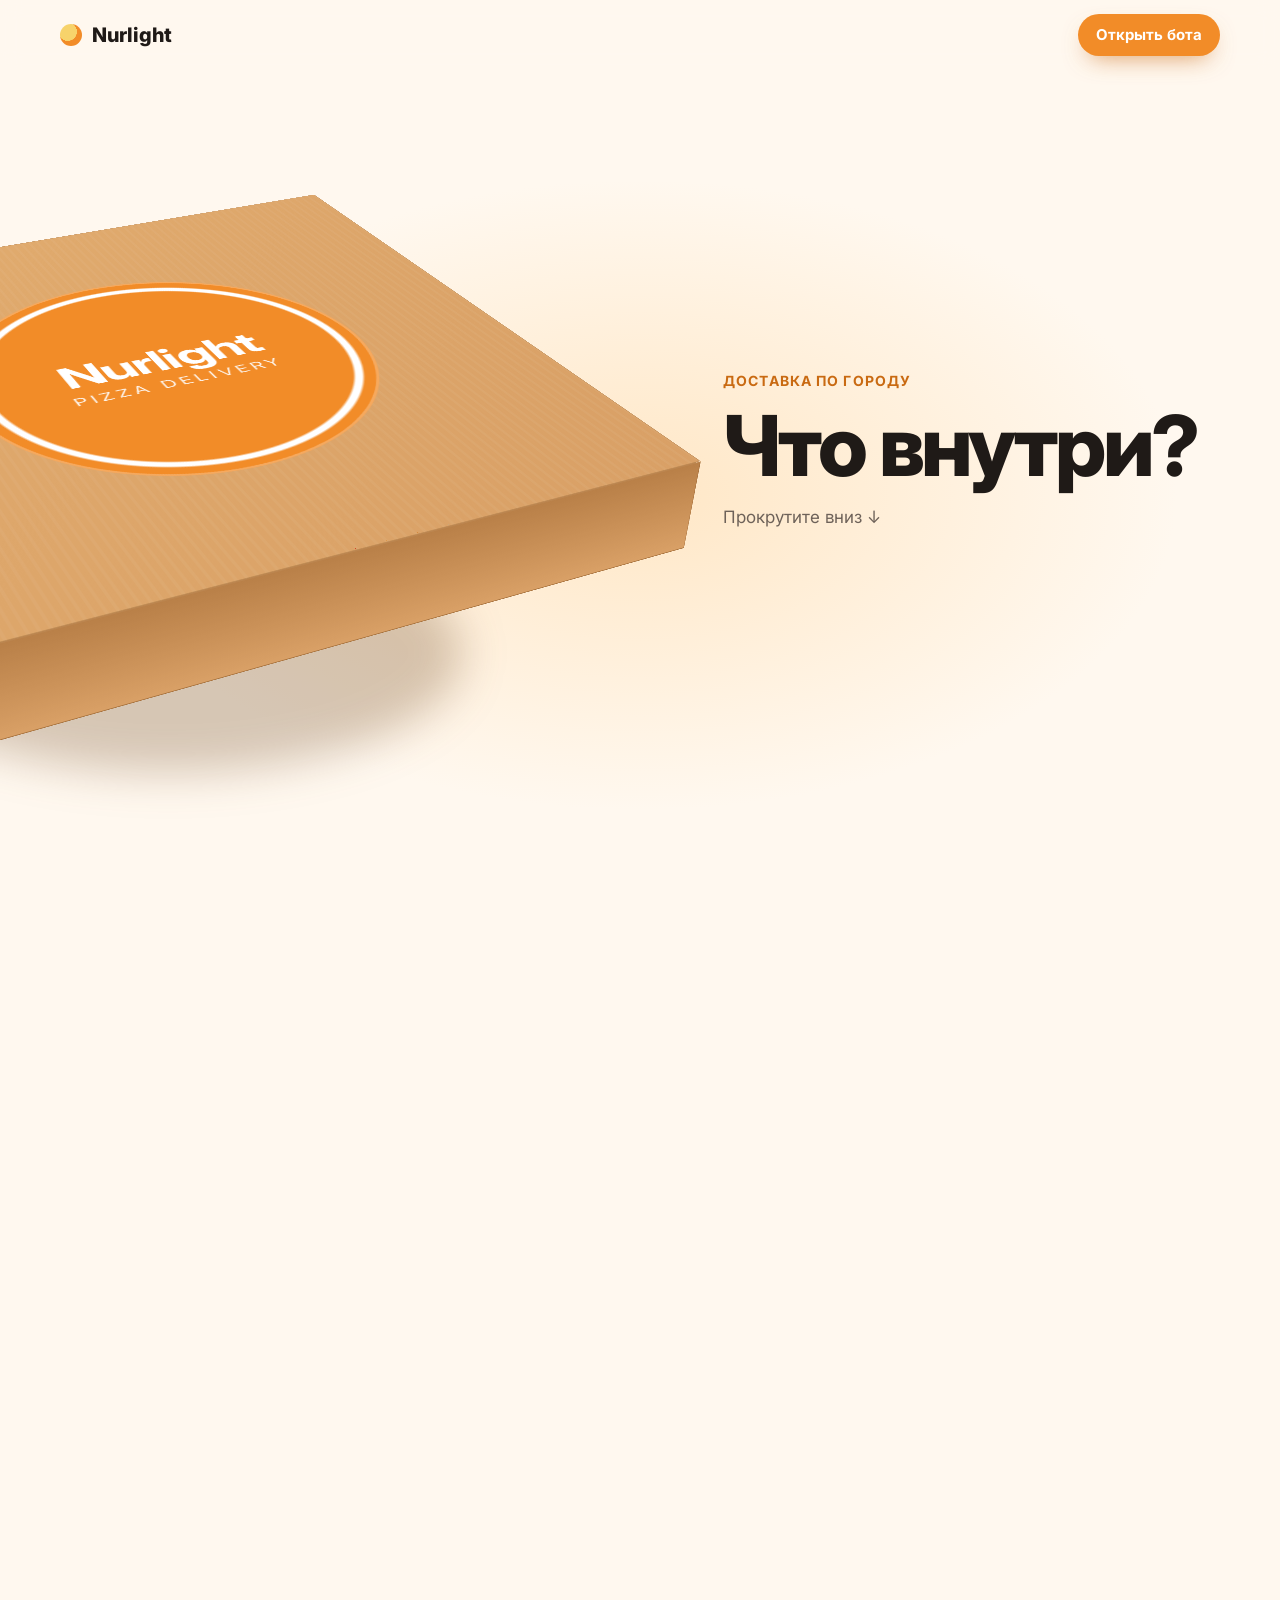
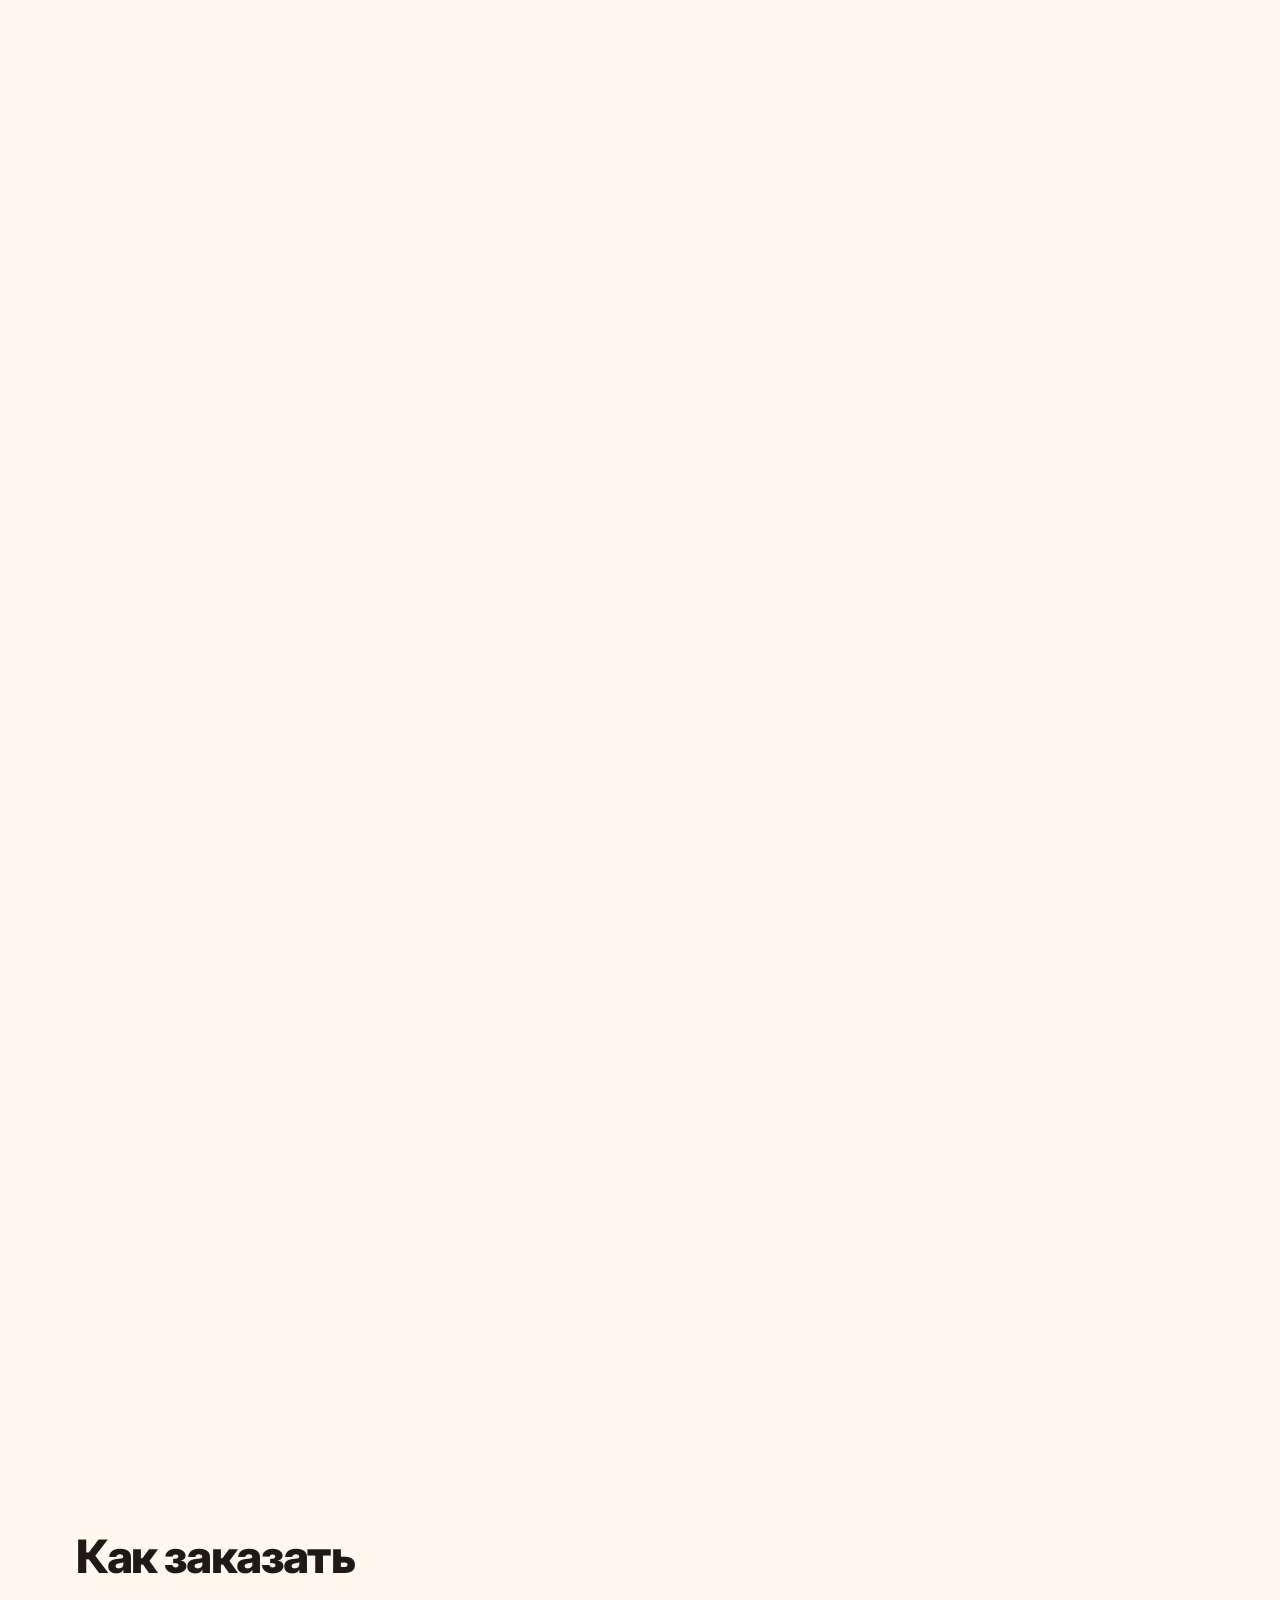
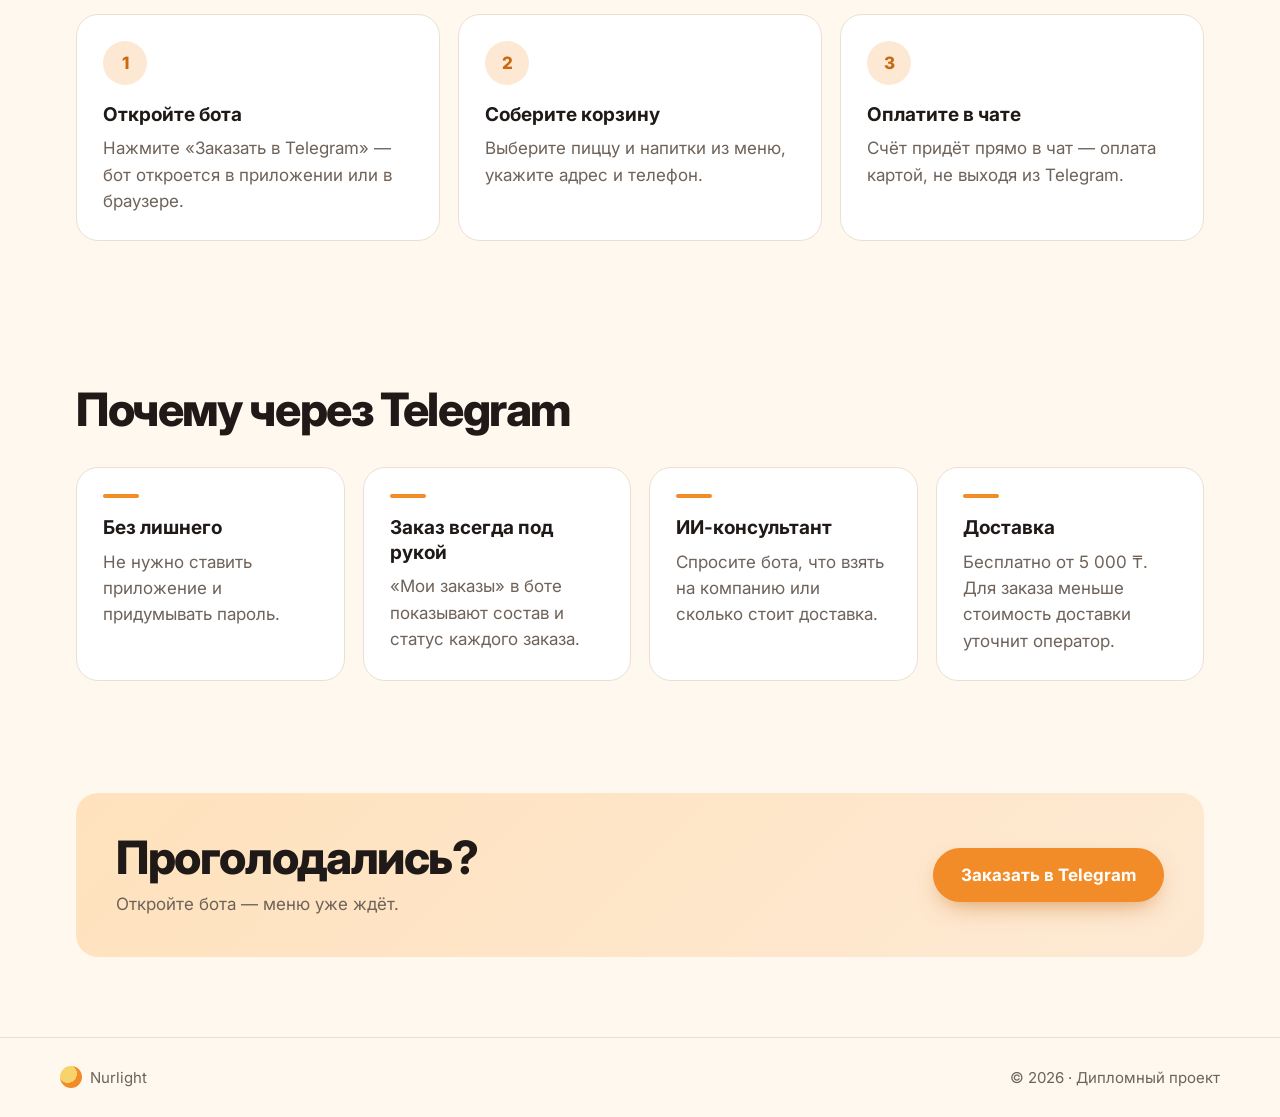
==== landing/index.html @ a879ad42 "Визитка: коробка слева с обрезкой, текст справа, без эмодзи" ====
<!doctype html>
<html lang="ru">
<head>
  <meta charset="utf-8">
  <meta name="viewport" content="width=device-width, initial-scale=1">
  <title>Nurlight — доставка пиццы через Telegram</title>
  <meta name="description" content="Пицца и напитки с доставкой по городу. Заказ, оплата и статус — в Telegram-боте Nurlight.">
  <meta name="theme-color" content="#FFF8EF">
  <link rel="icon" href="data:image/svg+xml,%3Csvg xmlns='http://www.w3.org/2000/svg' viewBox='0 0 100 100'%3E%3Ccircle cx='50' cy='50' r='46' fill='%23F28C28'/%3E%3Ccircle cx='50' cy='50' r='34' fill='%23F7D36B'/%3E%3Ccircle cx='38' cy='40' r='7' fill='%23B3311F'/%3E%3Ccircle cx='60' cy='58' r='7' fill='%23B3311F'/%3E%3C/svg%3E">
  <link rel="preconnect" href="https://fonts.googleapis.com">
  <link rel="preconnect" href="https://fonts.gstatic.com" crossorigin>
  <link href="https://fonts.googleapis.com/css2?family=Inter:wght@400;600;800&display=swap" rel="stylesheet">
  <link rel="stylesheet" href="style.css">
</head>
<body>
  <header class="top">
    <a class="logo" href="#"><span class="logo-dot"></span>Nurlight</a>
    <!-- Ссылка на бота — во всех кнопках data-bot -->
    <a class="btn btn-small" data-bot href="https://t.me/nurlight_delivery_bot">Открыть бота</a>
  </header>

  <!-- Сцена с коробкой: высокий блок, внутри «прилипшая» сцена; прокрутка открывает крышку -->
  <section class="unbox" id="unbox">
    <div class="stage">
      <div class="scene" aria-hidden="true">
        <div class="shadow"></div>
        <div class="box">
          <div class="face floor"></div>
          <div class="pizza-wrap">
            <svg class="pizza" viewBox="0 0 200 200">
              <defs>
                <radialGradient id="crust" cx="50%" cy="45%" r="55%">
                  <stop offset="78%" stop-color="#F0B566"/>
                  <stop offset="100%" stop-color="#C9792F"/>
                </radialGradient>
                <radialGradient id="cheese" cx="45%" cy="40%" r="60%">
                  <stop offset="0%" stop-color="#FFE38A"/>
                  <stop offset="100%" stop-color="#F2BE4A"/>
                </radialGradient>
              </defs>
              <circle cx="100" cy="100" r="97" fill="url(#crust)"/>
              <circle cx="100" cy="100" r="84" fill="#D3472A"/>
              <path fill="url(#cheese)" d="M100 22c20 2 30 10 44 12 14 10 20 24 30 34 4 18-2 30 2 44-6 16-14 26-24 36-16 6-26 16-44 18-18-2-30-10-44-14-12-10-24-18-30-34-4-16 2-30 0-46 6-14 14-26 26-34 14-8 24-14 40-16z"/>
              <g fill="#B3311F">
                <circle cx="70" cy="64" r="13"/><circle cx="128" cy="58" r="12"/>
                <circle cx="146" cy="108" r="13"/><circle cx="98" cy="102" r="12"/>
                <circle cx="58" cy="118" r="12"/><circle cx="112" cy="148" r="13"/>
                <circle cx="72" cy="158" r="9"/>
              </g>
              <g fill="#8E2314" opacity=".55">
                <circle cx="66" cy="60" r="2"/><circle cx="74" cy="68" r="1.6"/><circle cx="124" cy="55" r="2"/>
                <circle cx="150" cy="104" r="1.8"/><circle cx="94" cy="99" r="2"/><circle cx="55" cy="122" r="1.8"/>
                <circle cx="116" cy="144" r="2"/>
              </g>
              <g fill="#3E8E3A">
                <path d="M92 70c6-8 16-8 20-2-6 8-16 8-20 2z"/>
                <path d="M126 128c8-2 14 4 12 12-8 2-14-4-12-12z"/>
                <path d="M46 88c8-4 16 0 16 8-8 4-16 0-16-8z"/>
              </g>
              <g fill="#2B2420">
                <circle cx="150" cy="78" r="5"/><circle cx="84" cy="134" r="5"/><circle cx="118" cy="86" r="4.5"/>
              </g>
              <g stroke="#E9A757" stroke-width="2" opacity=".55">
                <line x1="100" y1="4" x2="100" y2="196"/><line x1="4" y1="100" x2="196" y2="100"/>
                <line x1="32" y1="32" x2="168" y2="168"/><line x1="168" y1="32" x2="32" y2="168"/>
              </g>
            </svg>
            <div class="steam"><span></span><span></span><span></span></div>
          </div>
          <div class="face wall front"></div>
          <div class="face wall back"></div>
          <div class="face wall left"></div>
          <div class="face wall right"></div>
          <div class="lid">
            <div class="face lid-top">
              <div class="stamp">
                <strong>Nurlight</strong>
                <small>pizza delivery</small>
              </div>
            </div>
            <div class="face lid-inside"></div>
            <div class="face lid-lip"></div>
          </div>
        </div>
      </div>

      <!-- Текст справа: сначала вопрос, после открытия коробки — ответ и кнопка -->
      <div class="copy">
        <div class="intro" data-fade="out">
          <p class="eyebrow">Доставка по городу</p>
          <h1>Что внутри?</h1>
          <p class="hint">Прокрутите вниз <span class="arrow">↓</span></p>
        </div>
        <div class="reveal" data-fade="in">
          <h2>Горячая пицца — в один чат</h2>
          <p>Меню, корзина, оплата картой и статус заказа — всё в Telegram-боте Nurlight. Без регистрации и приложений.</p>
          <a class="btn" data-bot href="https://t.me/nurlight_delivery_bot">Заказать в Telegram</a>
        </div>
      </div>
    </div>
  </section>

  <main>
    <section class="section" id="how">
      <h2 class="section-title">Как заказать</h2>
      <ol class="steps">
        <li class="card"><span class="num">1</span><h3>Откройте бота</h3><p>Нажмите «Заказать в Telegram» — бот откроется в приложении или в браузере.</p></li>
        <li class="card"><span class="num">2</span><h3>Соберите корзину</h3><p>Выберите пиццу и напитки из меню, укажите адрес и телефон.</p></li>
        <li class="card"><span class="num">3</span><h3>Оплатите в чате</h3><p>Счёт придёт прямо в чат — оплата картой, не выходя из Telegram.</p></li>
      </ol>
    </section>

    <section class="section">
      <h2 class="section-title">Почему через Telegram</h2>
      <div class="features">
        <div class="card feature"><h3>Без лишнего</h3><p>Не нужно ставить приложение и придумывать пароль.</p></div>
        <div class="card feature"><h3>Заказ всегда под рукой</h3><p>«Мои заказы» в боте показывают состав и статус каждого заказа.</p></div>
        <div class="card feature"><h3>ИИ-консультант</h3><p>Спросите бота, что взять на компанию или сколько стоит доставка.</p></div>
        <div class="card feature"><h3>Доставка</h3><p>Бесплатно от 5 000 ₸. Для заказа меньше стоимость доставки уточнит оператор.</p></div>
      </div>
    </section>

    <section class="section cta card">
      <div>
        <h2>Проголодались?</h2>
        <p>Откройте бота — меню уже ждёт.</p>
      </div>
      <a class="btn" data-bot href="https://t.me/nurlight_delivery_bot">Заказать в Telegram</a>
    </section>
  </main>

  <footer class="foot">
    <span><span class="logo-dot"></span>Nurlight</span>
    <span>© 2026 · Дипломный проект</span>
  </footer>

  <script src="app.js"></script>
</body>
</html>
---- landing/style.css ----
/* Визитка Nurlight. Цвета — те же, что в макете сайта в Figma */
:root {
  --bg: #FFF8EF;
  --surface: #FFFFFF;
  --primary: #F28C28;
  --primary-dark: #C96A12;
  --primary-soft: #FDE9D3;
  --text: #1F1A17;
  --muted: #6E6259;
  --border: #EADFD2;
  --radius: 22px;

  /* Коробка: сторона и высота стенок */
  --s: clamp(260px, 84vmin, 700px);
  --h: calc(var(--s) * 0.13);
  --cardboard: #D9A066;
  --cardboard-dark: #B98048;
  --cardboard-inner: #EDCB98;

  /* Значения анимации — выставляет app.js по прокрутке */
  --lid: 0deg;
  --tilt: 60deg;
  --turn: -24deg;
  --rise: 0px;
  --spin: 0deg;
  --steam: 0;
}

* { box-sizing: border-box; }
html { -webkit-text-size-adjust: 100%; scroll-behavior: smooth; }
body {
  margin: 0;
  background: var(--bg);
  color: var(--text);
  font: 17px/1.55 "Inter", system-ui, -apple-system, "Segoe UI", sans-serif;
  overflow-x: hidden;
}
h1, h2, h3, p, ol { margin: 0; }
h1 { font-size: clamp(42px, 8vw, 84px); line-height: 1; letter-spacing: -0.04em; font-weight: 800; }
h2 { font-size: clamp(28px, 4.4vw, 46px); line-height: 1.08; letter-spacing: -0.03em; font-weight: 800; }
h3 { font-size: 19px; line-height: 1.3; font-weight: 700; }
a { color: inherit; }

.btn {
  display: inline-flex; align-items: center; justify-content: center; gap: 8px;
  min-height: 54px; padding: 0 28px; border-radius: 999px;
  background: var(--primary); color: #fff; font-weight: 700; text-decoration: none;
  box-shadow: 0 10px 24px -10px rgba(201, 106, 18, .7);
  transition: transform .2s, background .2s;
}
.btn:hover { background: var(--primary-dark); transform: translateY(-2px); }
.btn-small { min-height: 42px; padding: 0 18px; font-size: 15px; }

/* ---------- Шапка ---------- */
.top {
  position: fixed; inset: 0 0 auto; z-index: 10;
  display: flex; align-items: center; justify-content: space-between;
  padding: 14px max(16px, calc((100vw - 1160px) / 2));
  background: color-mix(in srgb, var(--bg) 82%, transparent);
  backdrop-filter: blur(10px);
}
.logo { display: inline-flex; align-items: center; gap: 10px; font-weight: 800; font-size: 20px; text-decoration: none; }
.logo-dot {
  display: inline-block; width: 22px; height: 22px; border-radius: 50%;
  background: radial-gradient(circle at 35% 35%, #F7D36B 0 45%, var(--primary) 46%);
  vertical-align: -5px; margin-right: 8px;
}
.logo .logo-dot { margin: 0; }

/* ---------- Сцена с коробкой ---------- */
.unbox { height: 340vh; position: relative; }
.stage {
  position: sticky; top: 0; height: 100vh; height: 100svh;
  display: grid; grid-template-columns: 1.15fr 1fr; align-items: center;
  overflow: hidden;
  background:
    radial-gradient(60% 50% at 50% 55%, #FFE7C6 0%, transparent 70%),
    var(--bg);
}
/* Коробка в левой колонке, сдвинута за левый край — обрезка задумана */
.scene { justify-self: start; margin-left: calc(var(--s) * -0.26); }
/* Текст в правой колонке: вопрос и ответ лежат в одной ячейке и сменяют друг друга */
.copy {
  display: grid; align-items: center;
  padding: 0 max(16px, calc((100vw - 1160px) / 2)) 0 3vw;
  max-width: 620px;
}
.intro, .reveal { grid-area: 1 / 1; }
.eyebrow { color: var(--primary-dark); font-weight: 700; letter-spacing: .08em; text-transform: uppercase; font-size: 14px; margin-bottom: 12px; }
.hint { margin-top: 16px; color: var(--muted); }
.arrow { display: inline-block; animation: bob 1.4s ease-in-out infinite; }
@keyframes bob { 50% { transform: translateY(5px); } }

.reveal p { color: var(--muted); margin: 16px 0 28px; max-width: 480px; font-size: 18px; }

.scene {
  width: var(--s); height: var(--s);
  perspective: 1600px;
}
.shadow {
  position: absolute; left: 8%; right: 8%; top: 62%; height: 34%;
  border-radius: 50%; background: rgba(110, 70, 30, .28); filter: blur(22px);
}
.box {
  position: relative; width: 100%; height: 100%;
  transform-style: preserve-3d;
  transform: rotateX(var(--tilt)) rotateZ(var(--turn));
}
.face { position: absolute; }
.floor {
  width: var(--s); height: var(--s); left: 0; top: 0;
  background:
    radial-gradient(circle at 50% 50%, rgba(160, 100, 40, .16) 0 40%, transparent 41% 100%),
    var(--cardboard-inner);
}
.wall {
  background: linear-gradient(var(--cardboard), var(--cardboard-dark));
  border: 1px solid rgba(120, 75, 30, .25);
}
.front, .back { width: var(--s); height: var(--h); left: 0; top: calc((var(--s) - var(--h)) / 2); }
.left, .right { width: var(--h); height: var(--s); top: 0; left: calc((var(--s) - var(--h)) / 2); }
.front { transform: translate3d(0, calc(var(--s) / 2), calc(var(--h) / 2)) rotateX(90deg); }
.back  { transform: translate3d(0, calc(var(--s) / -2), calc(var(--h) / 2)) rotateX(90deg); }
.left  { transform: translate3d(calc(var(--s) / -2), 0, calc(var(--h) / 2)) rotateY(90deg); }
.right { transform: translate3d(calc(var(--s) / 2), 0, calc(var(--h) / 2)) rotateY(90deg); }

/* Пицца лежит на дне и приподнимается, когда крышка открыта */
.pizza-wrap {
  position: absolute; left: 7%; top: 7%; width: 86%; height: 86%;
  transform-style: preserve-3d;
  transform: translateZ(calc(2px + var(--rise))) rotateZ(var(--spin));
}
.pizza { width: 100%; height: 100%; filter: drop-shadow(0 6px 6px rgba(90, 40, 10, .35)); }
.steam {
  position: absolute; left: 30%; right: 30%; top: 50%; height: 60%;
  transform-origin: 50% 0;
  transform: rotateZ(calc(-1 * var(--spin) - var(--turn))) rotateX(-90deg);
  opacity: var(--steam);
  display: flex; justify-content: space-around;
}
.steam span {
  width: 14%; height: 100%; border-radius: 50%;
  background: linear-gradient(to top, rgba(255,255,255,.9), rgba(255,255,255,0));
  filter: blur(6px);
  animation: steam 2.4s ease-in-out infinite;
  transform-origin: 50% 100%;
}
.steam span:nth-child(2) { animation-delay: .8s; }
.steam span:nth-child(3) { animation-delay: 1.6s; }
@keyframes steam {
  0% { transform: translateY(20%) scaleY(.6); opacity: 0; }
  40% { opacity: .9; }
  100% { transform: translateY(-30%) scaleY(1.1) translateX(10%); opacity: 0; }
}

/* Крышка на петле у задней стенки */
.lid {
  position: absolute;
  width: calc(var(--s) + 6px); height: calc(var(--s) + 6px); left: -3px; top: -3px;
  transform-style: preserve-3d;
  transform-origin: 50% 0;
  transform: translateZ(calc(var(--h) + 1px)) rotateX(var(--lid));
}
.lid-top, .lid-inside { inset: 0; backface-visibility: hidden; border-radius: 3px; }
.lid-top {
  background:
    repeating-linear-gradient(90deg, rgba(255,255,255,.04) 0 3px, transparent 3px 9px),
    linear-gradient(135deg, #E2AD6F, var(--cardboard));
  border: 1px solid rgba(120, 75, 30, .3);
  display: grid; place-items: center;
}
.lid-inside { transform: rotateX(180deg); background: var(--cardboard-inner); }
.lid-lip {
  left: 0; top: 100%; width: 100%; height: var(--h);
  transform-origin: 50% 0; transform: rotateX(-90deg);
  background: linear-gradient(var(--cardboard-dark), var(--cardboard));
  border: 1px solid rgba(120, 75, 30, .3);
}
.stamp {
  position: relative; width: 58%; aspect-ratio: 1; border-radius: 50%;
  display: grid; place-content: center; text-align: center;
  background: radial-gradient(circle, var(--primary) 0 62%, #fff 63% 65%, var(--primary) 66%);
  color: #fff; box-shadow: inset 0 0 0 3px rgba(255,255,255,.25);
}
.stamp strong { font-size: calc(var(--s) * .085); letter-spacing: -0.03em; line-height: 1; }
.stamp small { font-size: calc(var(--s) * .03); text-transform: uppercase; letter-spacing: .2em; opacity: .9; margin-top: 4px; }

/* ---------- Секции ---------- */
main { position: relative; z-index: 1; }
.section { max-width: 1160px; margin: 0 auto; padding: 72px 16px; }
.section-title { margin-bottom: 32px; }
.card {
  background: var(--surface); border: 1px solid var(--border); border-radius: var(--radius);
  padding: 26px;
}
.card p { color: var(--muted); margin-top: 8px; }
.steps { list-style: none; padding: 0; display: grid; gap: 18px; grid-template-columns: repeat(auto-fit, minmax(240px, 1fr)); }
.num {
  display: grid; place-items: center; width: 44px; height: 44px; border-radius: 50%;
  background: var(--primary-soft); color: var(--primary-dark); font-weight: 800; margin-bottom: 18px;
}
.features { display: grid; gap: 18px; grid-template-columns: repeat(auto-fit, minmax(230px, 1fr)); }
.feature::before {
  content: ""; display: block; width: 36px; height: 4px; border-radius: 2px;
  background: var(--primary); margin-bottom: 18px;
}
.cta {
  display: flex; flex-wrap: wrap; gap: 20px; align-items: center; justify-content: space-between;
  margin: 40px auto 80px; max-width: 1128px; padding: 40px;
  background: linear-gradient(135deg, #FFE2BD, var(--primary-soft));
  border: none;
}
.cta p { color: var(--muted); }
.foot {
  display: flex; flex-wrap: wrap; gap: 10px; justify-content: space-between;
  padding: 28px max(16px, calc((100vw - 1160px) / 2));
  border-top: 1px solid var(--border); color: var(--muted); font-size: 15px;
}

/* Появление секций при прокрутке */
.will-show { opacity: 0; transform: translateY(24px); transition: opacity .6s ease, transform .6s ease; }
.will-show.shown { opacity: 1; transform: none; }

/* Узкий экран: коробка сверху (тоже обрезана слева), текст под ней */
@media (max-width: 760px) {
  :root { --s: clamp(260px, 92vw, 420px); }
  .stage { grid-template-columns: 1fr; grid-template-rows: 1fr auto; align-items: end; padding-bottom: 7vh; }
  .scene { justify-self: start; margin: 0 0 0 -22vw; align-self: center; }
  .copy { padding: 0 16px; max-width: none; }
  .reveal p { font-size: 17px; }
}
@media (max-width: 600px) {
  .cta { padding: 28px; margin: 24px 16px 56px; }
  .btn { width: 100%; }
  .btn-small { width: auto; }
}

@media (prefers-reduced-motion: reduce) {
  html { scroll-behavior: auto; }
  .arrow, .steam span { animation: none; }
  .will-show { opacity: 1; transform: none; transition: none; }
}
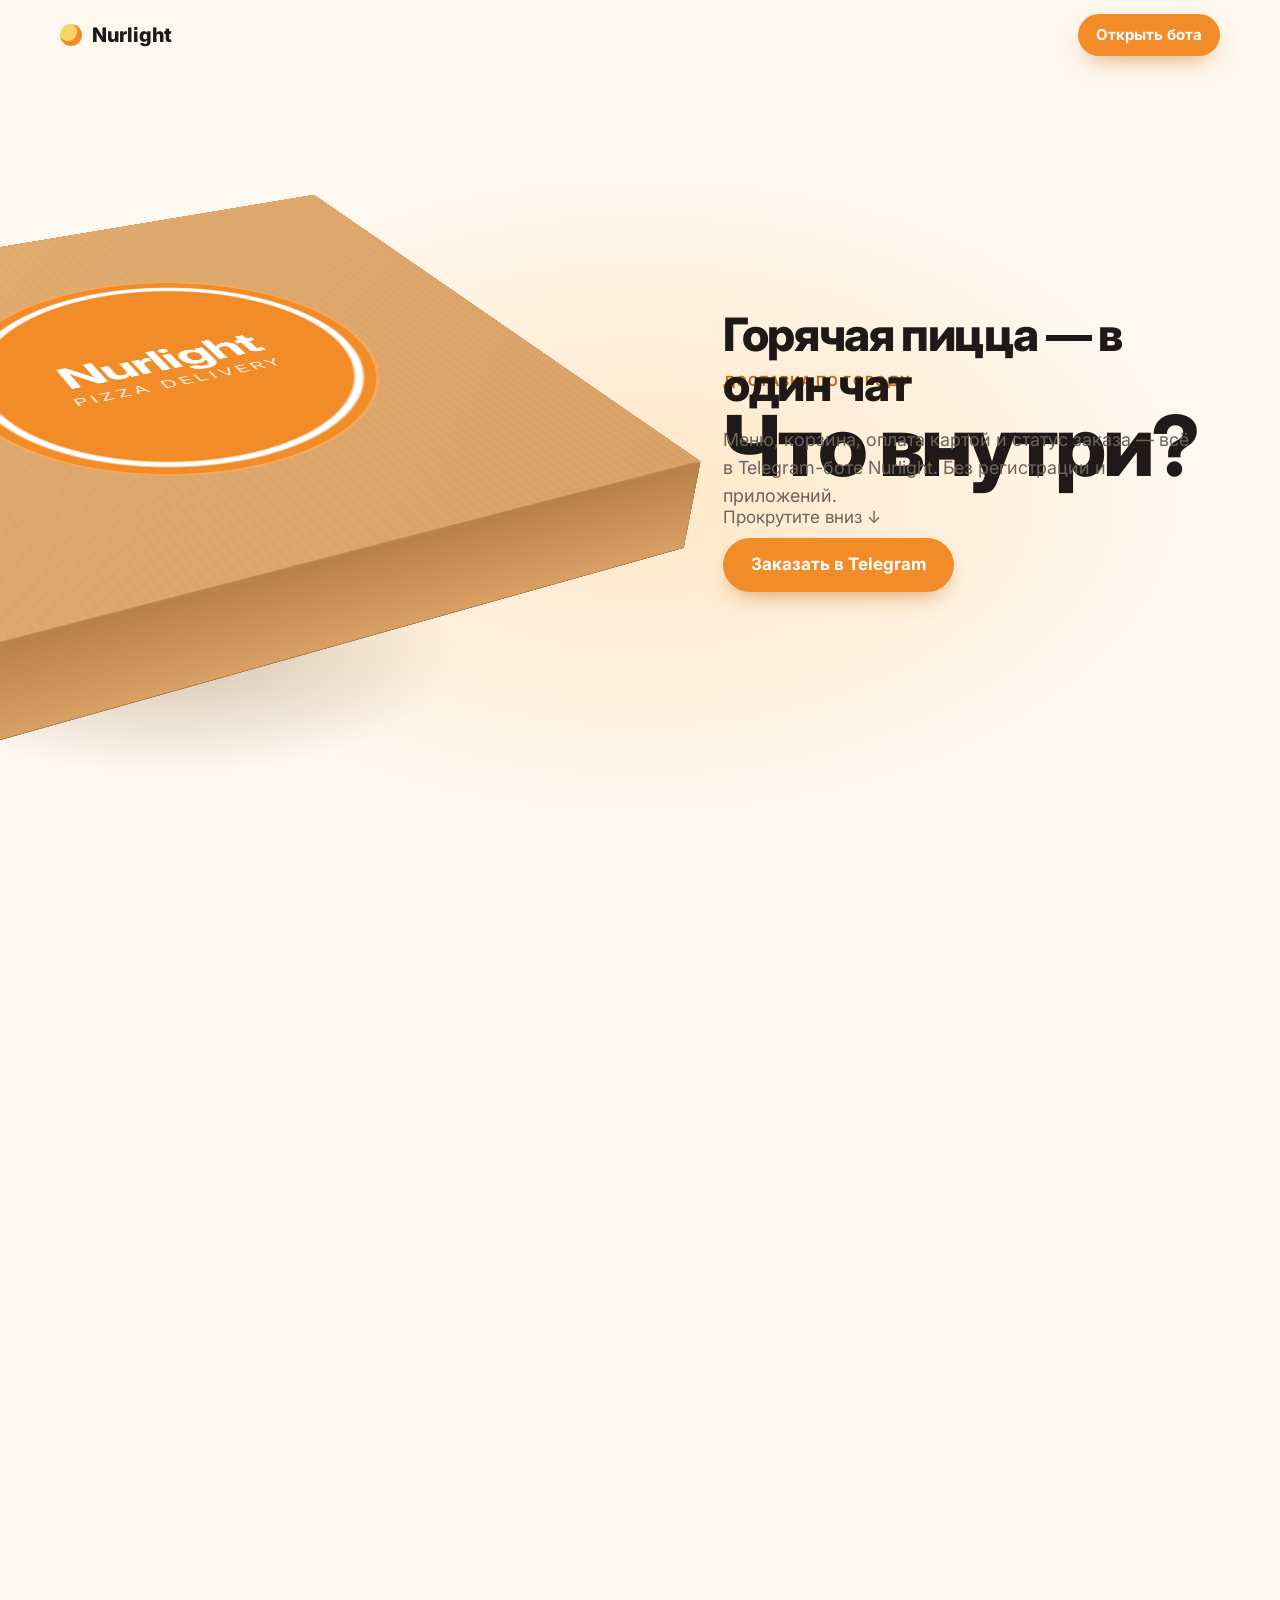
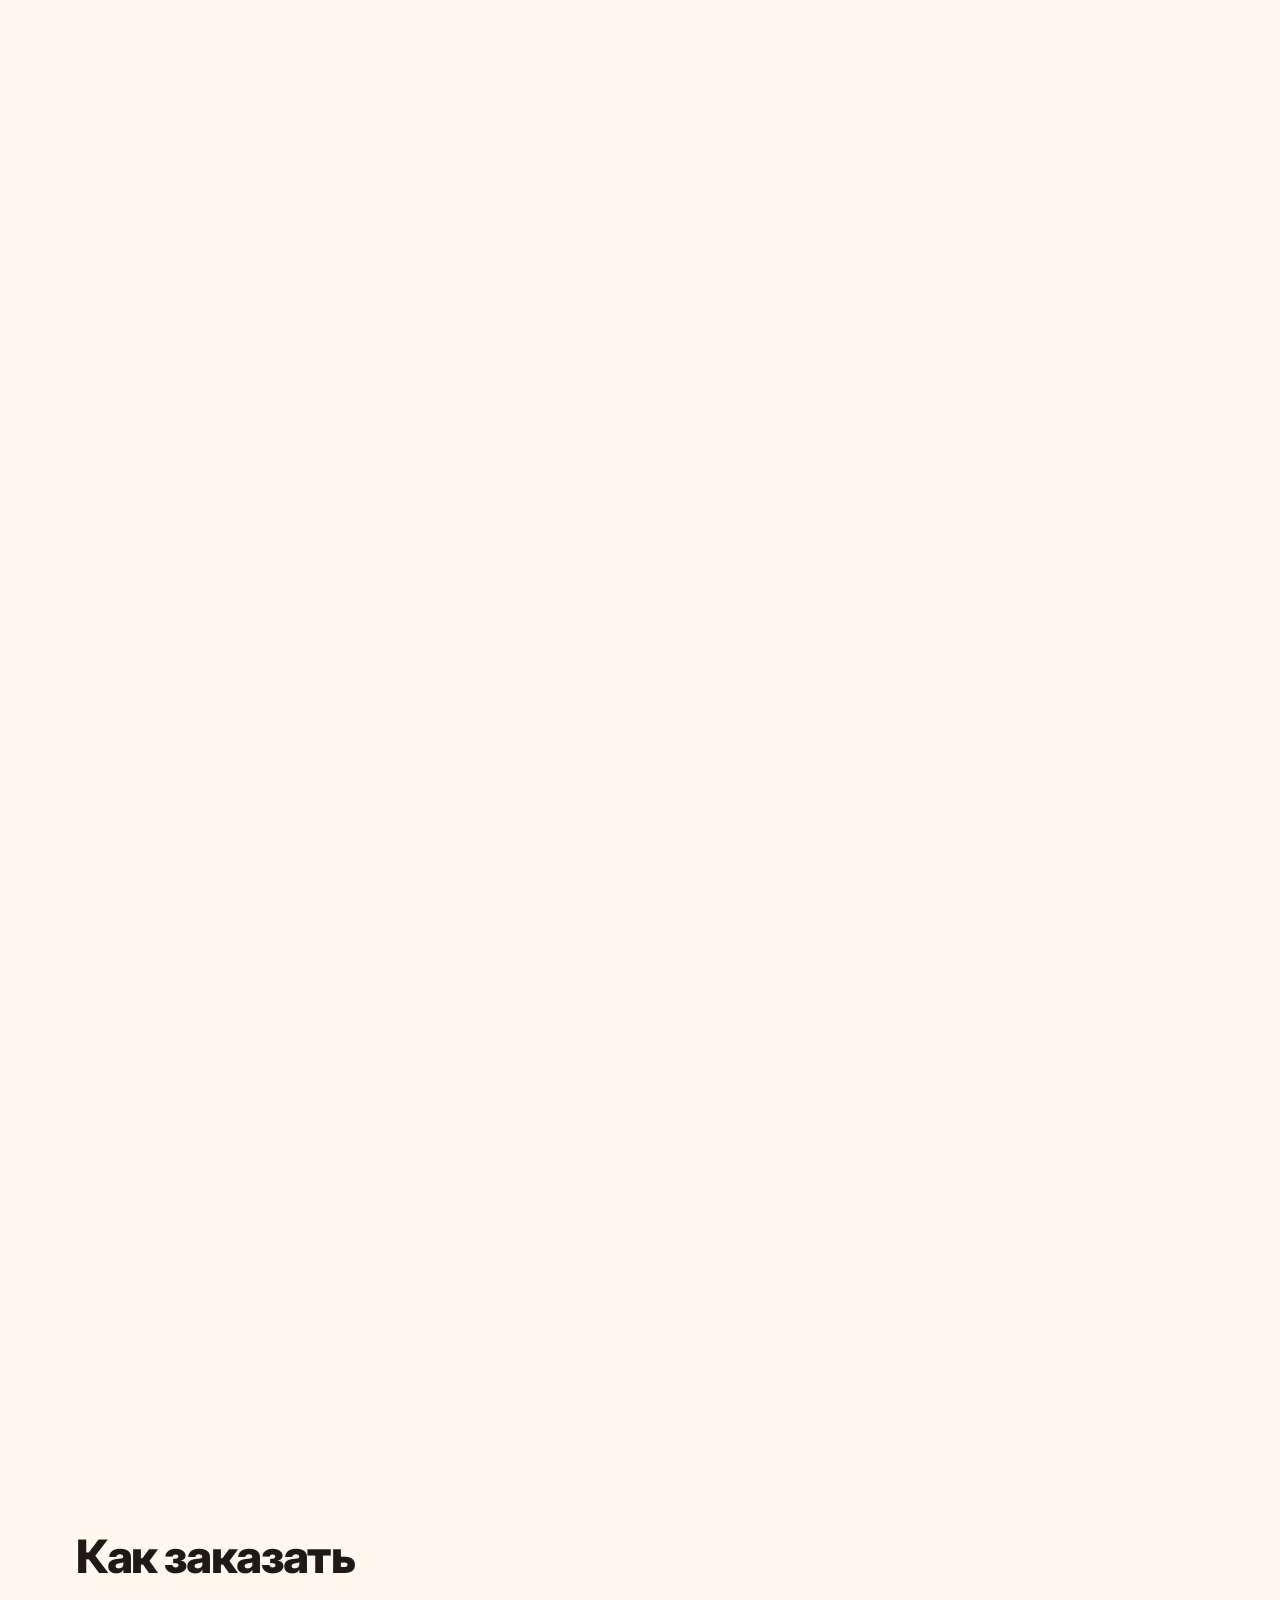
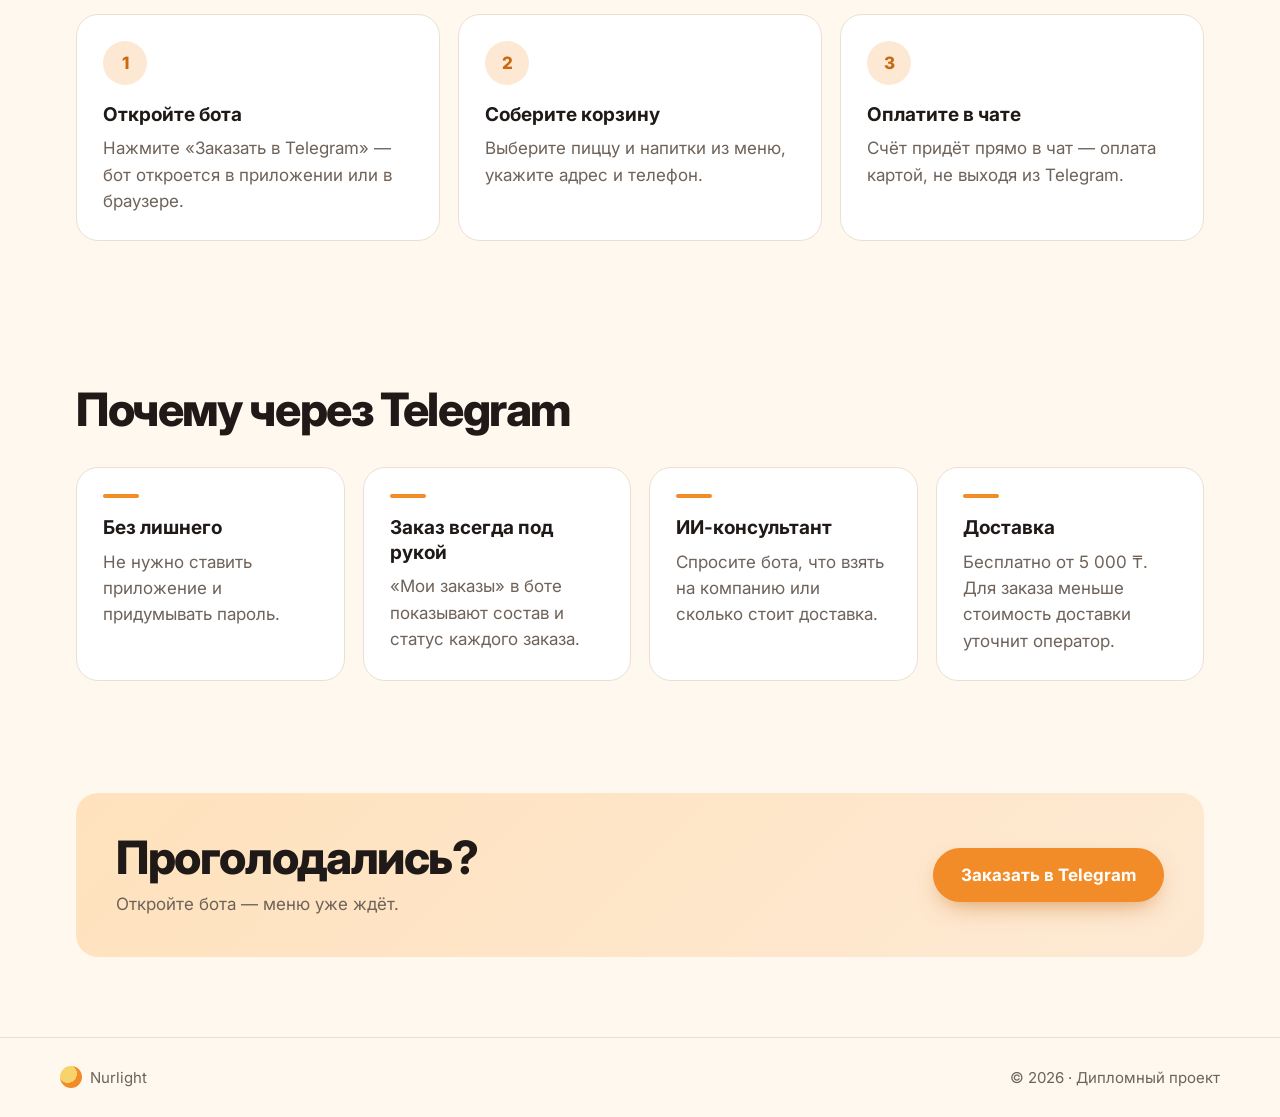
==== commit 3478ca6c: "Визитка: анимация легче — без размытий и фильтров, переменные только на сцене" ====
--- a/landing/index.html
+++ b/landing/index.html
@@ -27,7 +27,7 @@
         <div class="box">
           <div class="face floor"></div>
           <div class="pizza-wrap">
-            <svg class="pizza" viewBox="0 0 200 200">
+            <svg class="pizza" viewBox="-4 -4 210 212">
               <defs>
                 <radialGradient id="crust" cx="50%" cy="45%" r="55%">
                   <stop offset="78%" stop-color="#F0B566"/>
@@ -38,6 +38,7 @@
                   <stop offset="100%" stop-color="#F2BE4A"/>
                 </radialGradient>
               </defs>
+              <circle cx="102" cy="104" r="97" fill="rgba(90,40,10,.28)"/>
               <circle cx="100" cy="100" r="97" fill="url(#crust)"/>
               <circle cx="100" cy="100" r="84" fill="#D3472A"/>
               <path fill="url(#cheese)" d="M100 22c20 2 30 10 44 12 14 10 20 24 30 34 4 18-2 30 2 44-6 16-14 26-24 36-16 6-26 16-44 18-18-2-30-10-44-14-12-10-24-18-30-34-4-16 2-30 0-46 6-14 14-26 26-34 14-8 24-14 40-16z"/>
--- a/landing/style.css
+++ b/landing/style.css
@@ -56,8 +56,7 @@
   position: fixed; inset: 0 0 auto; z-index: 10;
   display: flex; align-items: center; justify-content: space-between;
   padding: 14px max(16px, calc((100vw - 1160px) / 2));
-  background: color-mix(in srgb, var(--bg) 82%, transparent);
-  backdrop-filter: blur(10px);
+  background: color-mix(in srgb, var(--bg) 94%, transparent);
 }
 .logo { display: inline-flex; align-items: center; gap: 10px; font-weight: 800; font-size: 20px; text-decoration: none; }
 .logo-dot {
@@ -86,6 +85,8 @@
   max-width: 620px;
 }
 .intro, .reveal { grid-area: 1 / 1; }
+.intro { opacity: var(--intro, 1); }
+.reveal { opacity: var(--shown, 0); transform: translateY(calc((1 - var(--shown, 0)) * 30px)); pointer-events: none; }
 .eyebrow { color: var(--primary-dark); font-weight: 700; letter-spacing: .08em; text-transform: uppercase; font-size: 14px; margin-bottom: 12px; }
 .hint { margin-top: 16px; color: var(--muted); }
 .arrow { display: inline-block; animation: bob 1.4s ease-in-out infinite; }
@@ -99,11 +100,11 @@
 }
 .shadow {
   position: absolute; left: 8%; right: 8%; top: 62%; height: 34%;
-  border-radius: 50%; background: rgba(110, 70, 30, .28); filter: blur(22px);
+  border-radius: 50%; background: radial-gradient(closest-side, rgba(110, 70, 30, .3), rgba(110, 70, 30, 0));
 }
 .box {
   position: relative; width: 100%; height: 100%;
-  transform-style: preserve-3d;
+  transform-style: preserve-3d; will-change: transform;
   transform: rotateX(var(--tilt)) rotateZ(var(--turn));
 }
 .face { position: absolute; }
@@ -128,9 +129,9 @@
 .pizza-wrap {
   position: absolute; left: 7%; top: 7%; width: 86%; height: 86%;
   transform-style: preserve-3d;
-  transform: translateZ(calc(2px + var(--rise))) rotateZ(var(--spin));
-}
-.pizza { width: 100%; height: 100%; filter: drop-shadow(0 6px 6px rgba(90, 40, 10, .35)); }
+  transform: translateZ(calc(2px + var(--rise))) rotateZ(var(--spin)); will-change: transform;
+}
+.pizza { width: 100%; height: 100%; }
 .steam {
   position: absolute; left: 30%; right: 30%; top: 50%; height: 60%;
   transform-origin: 50% 0;
@@ -140,8 +141,8 @@
 }
 .steam span {
   width: 14%; height: 100%; border-radius: 50%;
-  background: linear-gradient(to top, rgba(255,255,255,.9), rgba(255,255,255,0));
-  filter: blur(6px);
+  background: radial-gradient(50% 50% at 50% 60%, rgba(255,255,255,.75), rgba(255,255,255,0));
+  will-change: transform, opacity;
   animation: steam 2.4s ease-in-out infinite;
   transform-origin: 50% 100%;
 }
@@ -158,7 +159,7 @@
   position: absolute;
   width: calc(var(--s) + 6px); height: calc(var(--s) + 6px); left: -3px; top: -3px;
   transform-style: preserve-3d;
-  transform-origin: 50% 0;
+  transform-origin: 50% 0; will-change: transform;
   transform: translateZ(calc(var(--h) + 1px)) rotateX(var(--lid));
 }
 .lid-top, .lid-inside { inset: 0; backface-visibility: hidden; border-radius: 3px; }
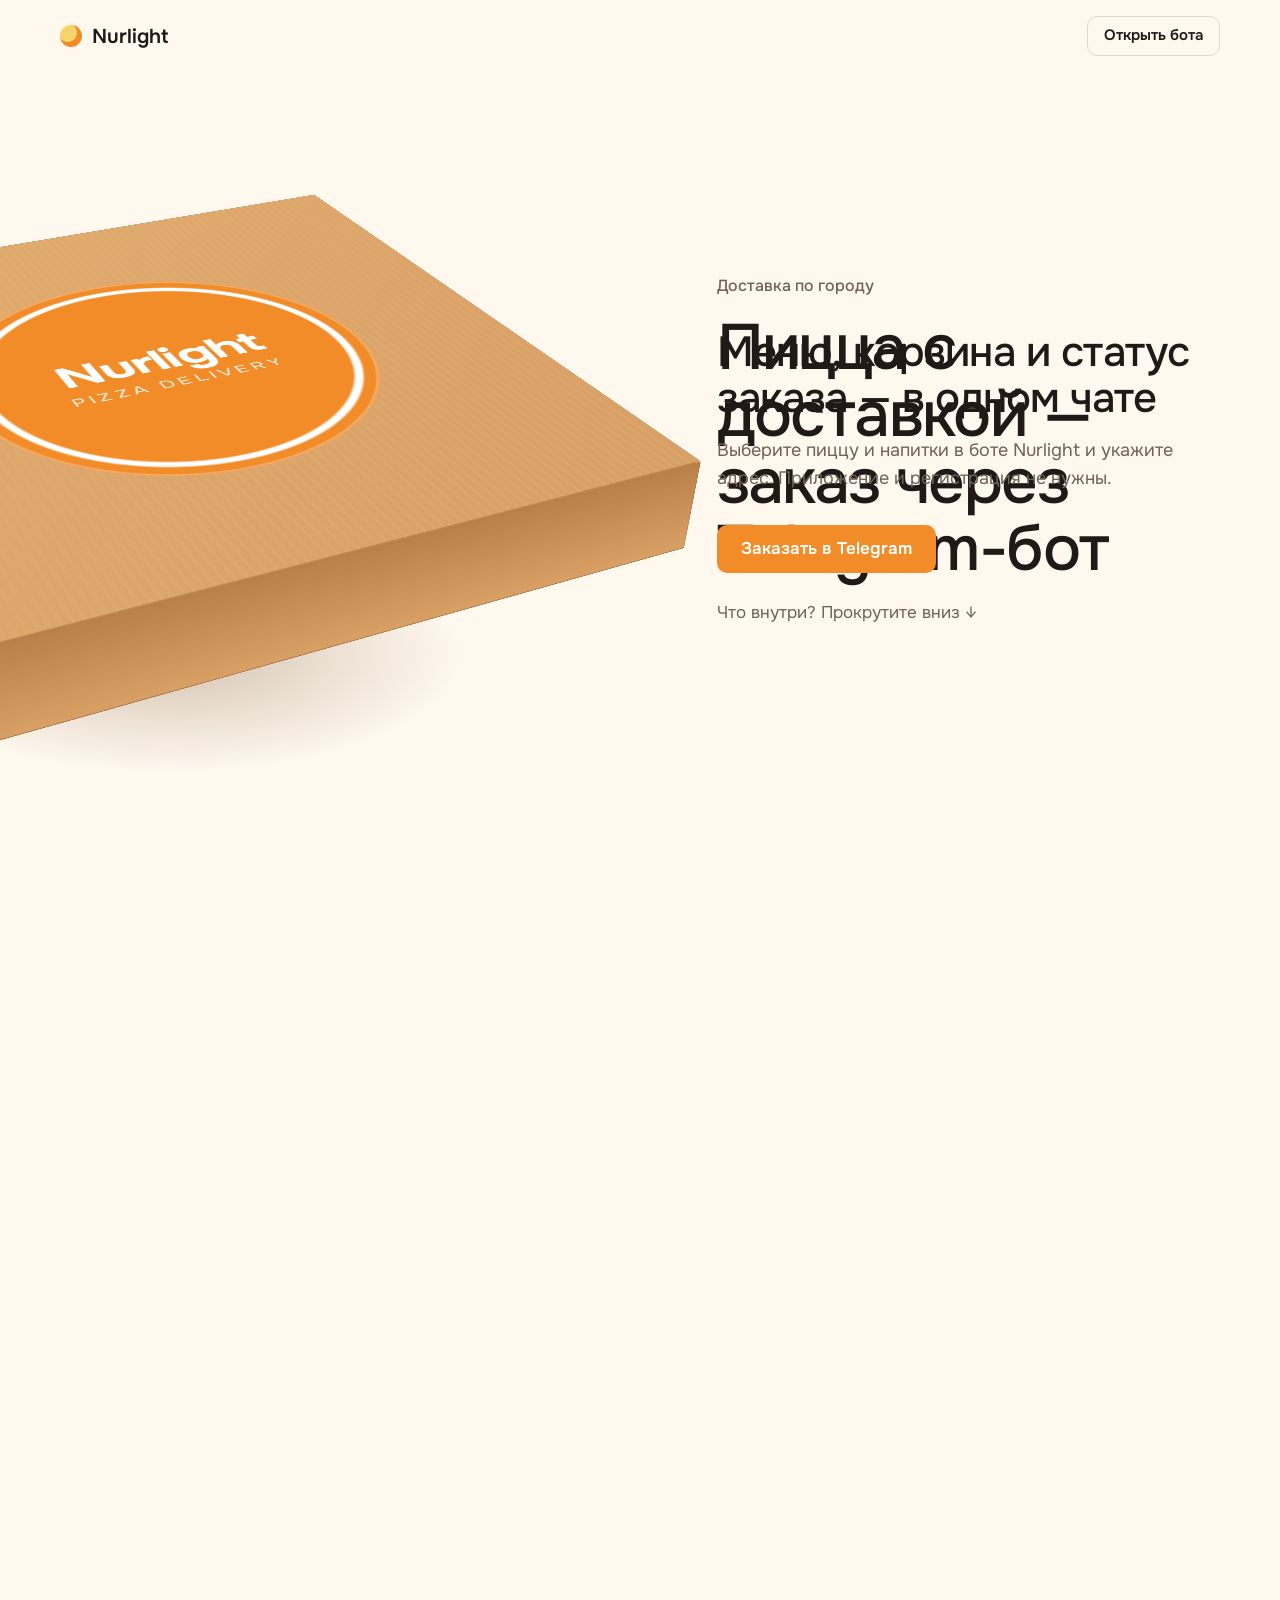
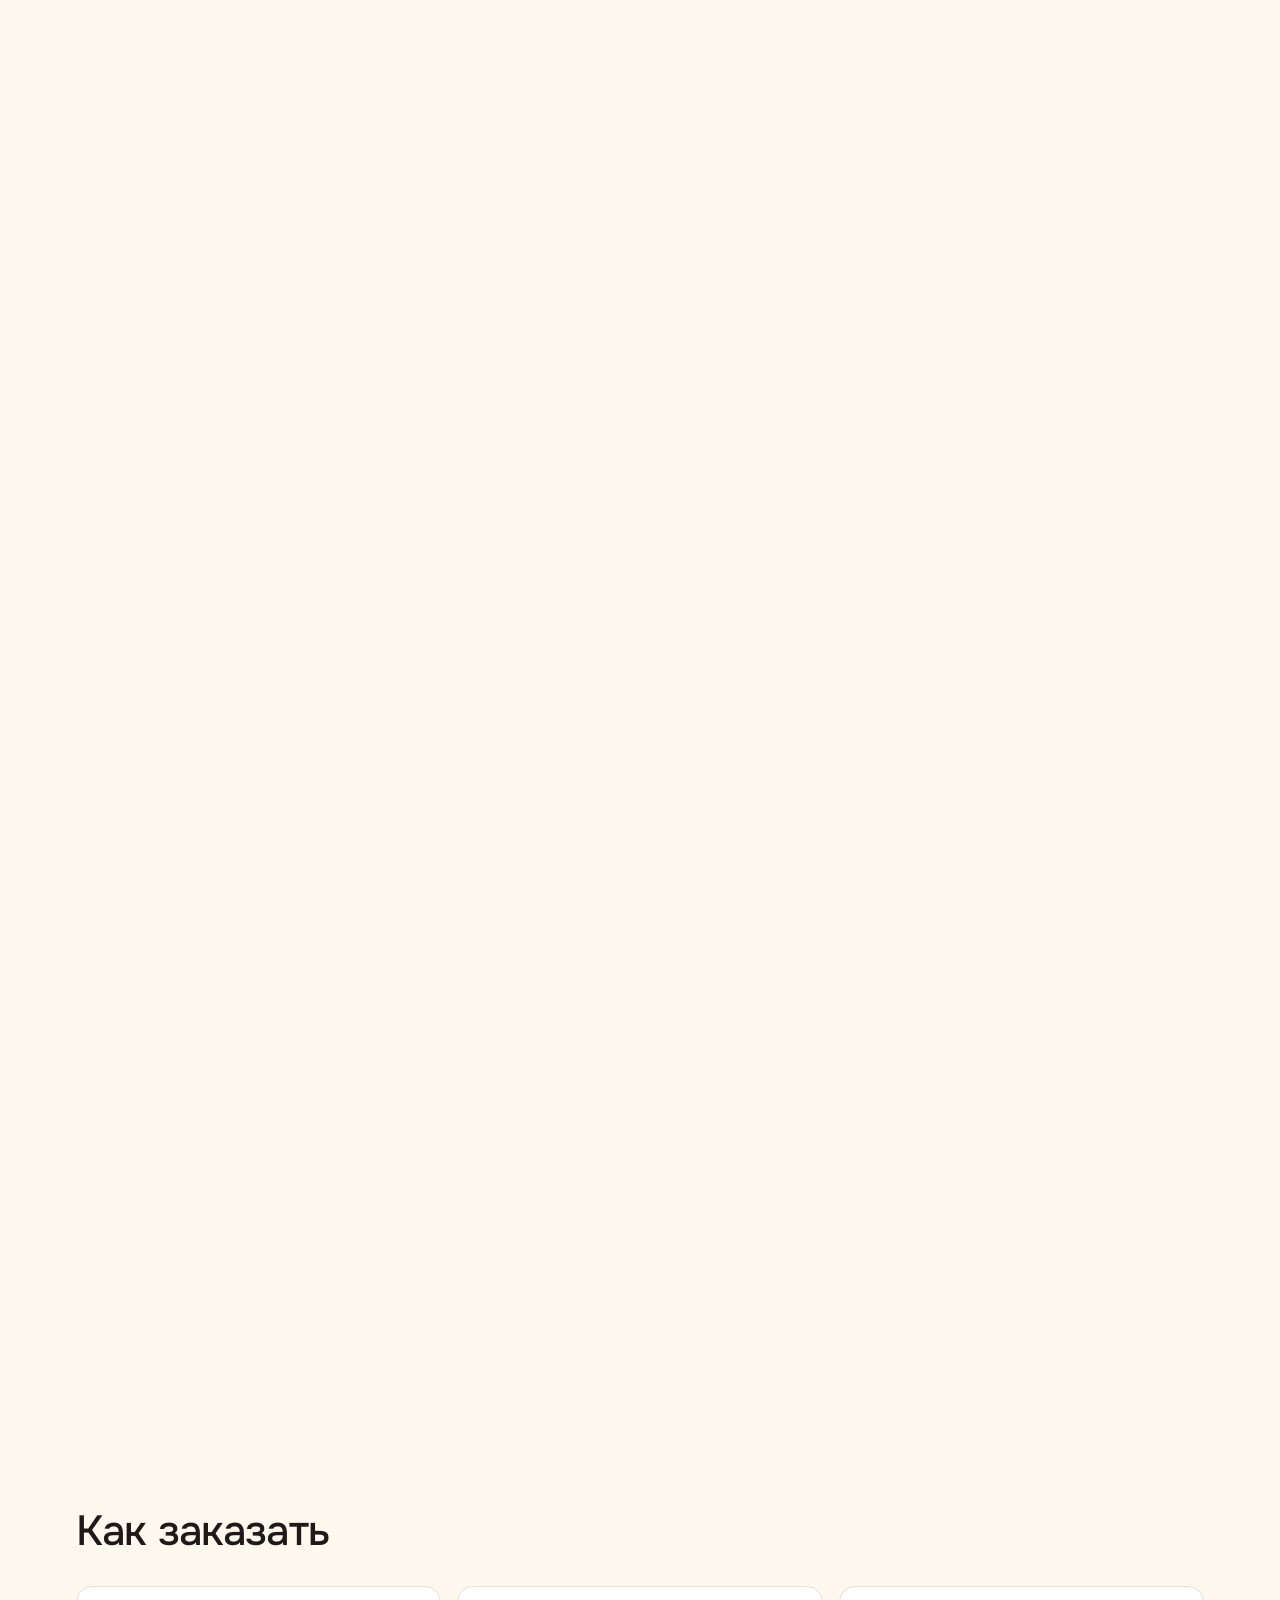
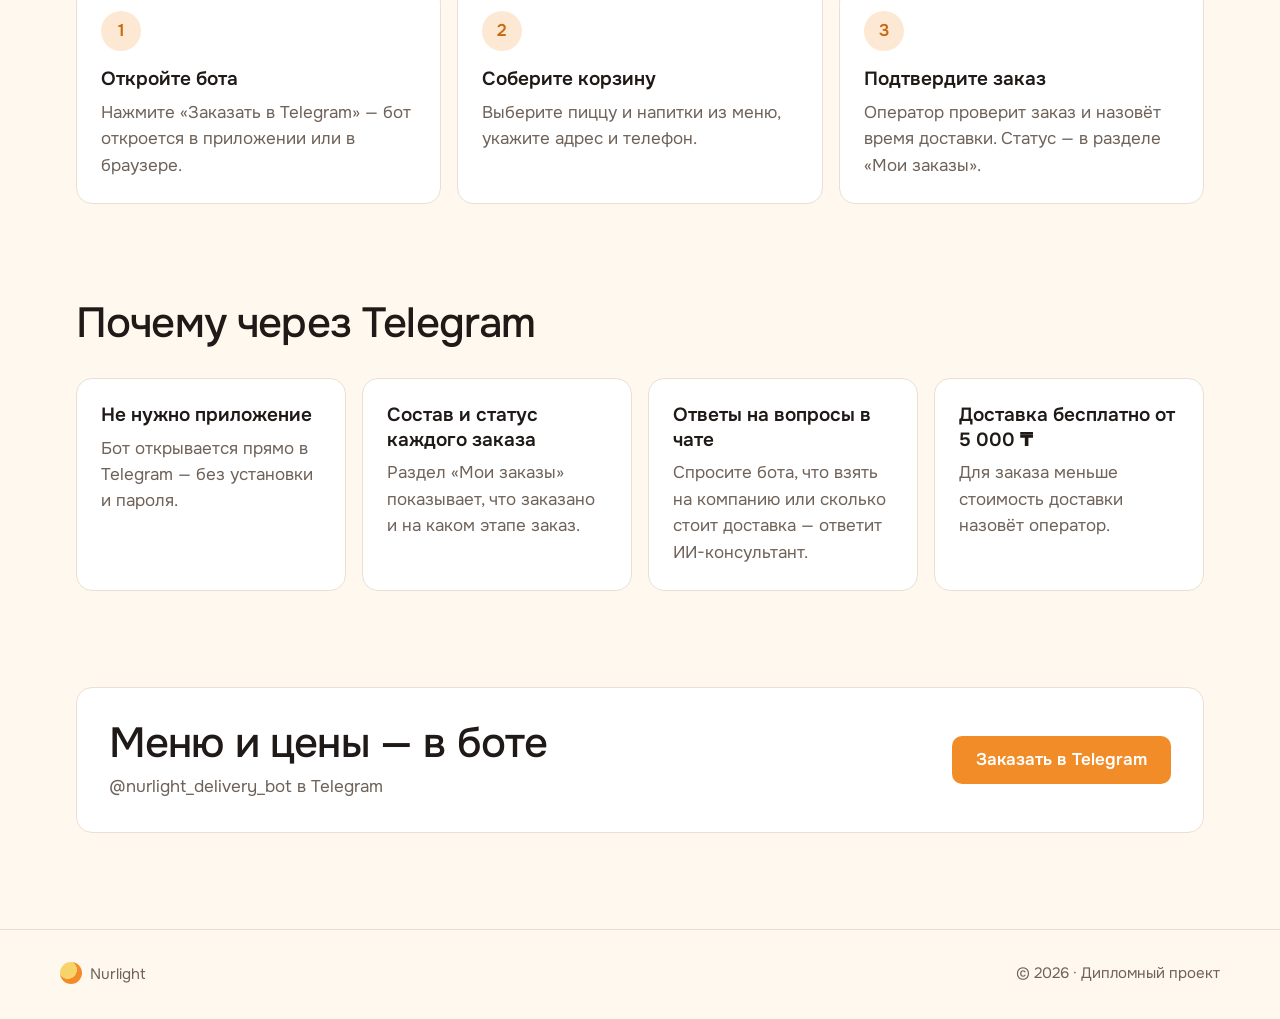
==== commit a029bf3c: "Визитка без шаблонных приёмов: шрифт Onest, тихая кнопка в шапке, без свечения и пятен Заголовок гов" ====
--- a/landing/index.html
+++ b/landing/index.html
@@ -4,19 +4,19 @@
   <meta charset="utf-8">
   <meta name="viewport" content="width=device-width, initial-scale=1">
   <title>Nurlight — доставка пиццы через Telegram</title>
-  <meta name="description" content="Пицца и напитки с доставкой по городу. Заказ, оплата и статус — в Telegram-боте Nurlight.">
+  <meta name="description" content="Пицца и напитки с доставкой по городу. Заказ и статус заказа — в Telegram-боте Nurlight.">
   <meta name="theme-color" content="#FFF8EF">
   <link rel="icon" href="data:image/svg+xml,%3Csvg xmlns='http://www.w3.org/2000/svg' viewBox='0 0 100 100'%3E%3Ccircle cx='50' cy='50' r='46' fill='%23F28C28'/%3E%3Ccircle cx='50' cy='50' r='34' fill='%23F7D36B'/%3E%3Ccircle cx='38' cy='40' r='7' fill='%23B3311F'/%3E%3Ccircle cx='60' cy='58' r='7' fill='%23B3311F'/%3E%3C/svg%3E">
   <link rel="preconnect" href="https://fonts.googleapis.com">
   <link rel="preconnect" href="https://fonts.gstatic.com" crossorigin>
-  <link href="https://fonts.googleapis.com/css2?family=Inter:wght@400;600;800&display=swap" rel="stylesheet">
+  <link href="https://fonts.googleapis.com/css2?family=Onest:wght@400;500;600&display=swap" rel="stylesheet">
   <link rel="stylesheet" href="style.css">
 </head>
 <body>
   <header class="top">
     <a class="logo" href="#"><span class="logo-dot"></span>Nurlight</a>
     <!-- Ссылка на бота — во всех кнопках data-bot -->
-    <a class="btn btn-small" data-bot href="https://t.me/nurlight_delivery_bot">Открыть бота</a>
+    <a class="btn btn-quiet" data-bot href="https://t.me/nurlight_delivery_bot">Открыть бота</a>
   </header>
 
   <!-- Сцена с коробкой: высокий блок, внутри «прилипшая» сцена; прокрутка открывает крышку -->
@@ -89,12 +89,13 @@
       <div class="copy">
         <div class="intro" data-fade="out">
           <p class="eyebrow">Доставка по городу</p>
-          <h1>Что внутри?</h1>
-          <p class="hint">Прокрутите вниз <span class="arrow">↓</span></p>
+          <h1>Пицца с доставкой — заказ через Telegram-бот</h1>
+          <p class="hint">Что внутри? Прокрутите вниз ↓</p>
         </div>
         <div class="reveal" data-fade="in">
-          <h2>Горячая пицца — в один чат</h2>
-          <p>Меню, корзина, оплата картой и статус заказа — всё в Telegram-боте Nurlight. Без регистрации и приложений.</p>
+          <!-- TODO: когда в боте заработает оплата, добавить «оплата картой в чате» -->
+          <h2>Меню, корзина и статус заказа — в одном чате</h2>
+          <p>Выберите пиццу и напитки в боте Nurlight и укажите адрес. Приложение и регистрация не нужны.</p>
           <a class="btn" data-bot href="https://t.me/nurlight_delivery_bot">Заказать в Telegram</a>
         </div>
       </div>
@@ -107,24 +108,25 @@
       <ol class="steps">
         <li class="card"><span class="num">1</span><h3>Откройте бота</h3><p>Нажмите «Заказать в Telegram» — бот откроется в приложении или в браузере.</p></li>
         <li class="card"><span class="num">2</span><h3>Соберите корзину</h3><p>Выберите пиццу и напитки из меню, укажите адрес и телефон.</p></li>
-        <li class="card"><span class="num">3</span><h3>Оплатите в чате</h3><p>Счёт придёт прямо в чат — оплата картой, не выходя из Telegram.</p></li>
+        <!-- TODO: когда в боте заработает оплата, вернуть шаг «Оплатите в чате» -->
+        <li class="card"><span class="num">3</span><h3>Подтвердите заказ</h3><p>Оператор проверит заказ и назовёт время доставки. Статус — в разделе «Мои заказы».</p></li>
       </ol>
     </section>
 
     <section class="section">
       <h2 class="section-title">Почему через Telegram</h2>
       <div class="features">
-        <div class="card feature"><h3>Без лишнего</h3><p>Не нужно ставить приложение и придумывать пароль.</p></div>
-        <div class="card feature"><h3>Заказ всегда под рукой</h3><p>«Мои заказы» в боте показывают состав и статус каждого заказа.</p></div>
-        <div class="card feature"><h3>ИИ-консультант</h3><p>Спросите бота, что взять на компанию или сколько стоит доставка.</p></div>
-        <div class="card feature"><h3>Доставка</h3><p>Бесплатно от 5 000 ₸. Для заказа меньше стоимость доставки уточнит оператор.</p></div>
+        <div class="card feature"><h3>Не нужно приложение</h3><p>Бот открывается прямо в Telegram — без установки и пароля.</p></div>
+        <div class="card feature"><h3>Состав и статус каждого заказа</h3><p>Раздел «Мои заказы» показывает, что заказано и на каком этапе заказ.</p></div>
+        <div class="card feature"><h3>Ответы на вопросы в чате</h3><p>Спросите бота, что взять на компанию или сколько стоит доставка — ответит ИИ-консультант.</p></div>
+        <div class="card feature"><h3>Доставка бесплатно от 5 000 ₸</h3><p>Для заказа меньше стоимость доставки назовёт оператор.</p></div>
       </div>
     </section>
 
     <section class="section cta card">
       <div>
-        <h2>Проголодались?</h2>
-        <p>Откройте бота — меню уже ждёт.</p>
+        <h2>Меню и цены — в боте</h2>
+        <p>@nurlight_delivery_bot в Telegram</p>
       </div>
       <a class="btn" data-bot href="https://t.me/nurlight_delivery_bot">Заказать в Telegram</a>
     </section>
--- a/landing/style.css
+++ b/landing/style.css
@@ -8,7 +8,8 @@
   --text: #1F1A17;
   --muted: #6E6259;
   --border: #EADFD2;
-  --radius: 22px;
+  --radius: 16px;
+  --ease: cubic-bezier(0.22, 1, 0.36, 1);
 
   /* Коробка: сторона и высота стенок */
   --s: clamp(260px, 84vmin, 700px);
@@ -32,33 +33,37 @@
   margin: 0;
   background: var(--bg);
   color: var(--text);
-  font: 17px/1.55 "Inter", system-ui, -apple-system, "Segoe UI", sans-serif;
+  font: 17px/1.55 "Onest", system-ui, -apple-system, "Segoe UI", sans-serif;
   overflow-x: hidden;
 }
 h1, h2, h3, p, ol { margin: 0; }
-h1 { font-size: clamp(42px, 8vw, 84px); line-height: 1; letter-spacing: -0.04em; font-weight: 800; }
-h2 { font-size: clamp(28px, 4.4vw, 46px); line-height: 1.08; letter-spacing: -0.03em; font-weight: 800; }
-h3 { font-size: 19px; line-height: 1.3; font-weight: 700; }
+h1 { font-size: clamp(36px, 5.6vw, 64px); line-height: 1.05; letter-spacing: -0.025em; font-weight: 500; }
+h2 { font-size: clamp(28px, 3.6vw, 42px); line-height: 1.1; letter-spacing: -0.02em; font-weight: 500; }
+h3 { font-size: 19px; line-height: 1.3; font-weight: 600; }
 a { color: inherit; }
 
 .btn {
   display: inline-flex; align-items: center; justify-content: center; gap: 8px;
-  min-height: 54px; padding: 0 28px; border-radius: 999px;
-  background: var(--primary); color: #fff; font-weight: 700; text-decoration: none;
-  box-shadow: 0 10px 24px -10px rgba(201, 106, 18, .7);
-  transition: transform .2s, background .2s;
-}
-.btn:hover { background: var(--primary-dark); transform: translateY(-2px); }
-.btn-small { min-height: 42px; padding: 0 18px; font-size: 15px; }
+  min-height: 48px; padding: 0 24px; border-radius: 10px;
+  background: var(--primary); color: #fff; font-weight: 600; text-decoration: none;
+  transition: background-color 150ms var(--ease), border-color 150ms var(--ease);
+}
+.btn:hover { background: var(--primary-dark); }
+/* Тихая вторичная кнопка — в шапке */
+.btn-quiet {
+  min-height: 40px; padding: 0 16px; font-size: 15px;
+  background: transparent; color: var(--text); border: 1px solid rgba(31, 26, 23, .14);
+}
+.btn-quiet:hover { background: var(--surface); border-color: rgba(31, 26, 23, .24); }
 
 /* ---------- Шапка ---------- */
 .top {
   position: fixed; inset: 0 0 auto; z-index: 10;
   display: flex; align-items: center; justify-content: space-between;
-  padding: 14px max(16px, calc((100vw - 1160px) / 2));
+  padding: 16px max(16px, calc((100vw - 1160px) / 2));
   background: color-mix(in srgb, var(--bg) 94%, transparent);
 }
-.logo { display: inline-flex; align-items: center; gap: 10px; font-weight: 800; font-size: 20px; text-decoration: none; }
+.logo { display: inline-flex; align-items: center; gap: 10px; font-weight: 600; font-size: 20px; text-decoration: none; }
 .logo-dot {
   display: inline-block; width: 22px; height: 22px; border-radius: 50%;
   background: radial-gradient(circle at 35% 35%, #F7D36B 0 45%, var(--primary) 46%);
@@ -72,27 +77,23 @@
   position: sticky; top: 0; height: 100vh; height: 100svh;
   display: grid; grid-template-columns: 1.15fr 1fr; align-items: center;
   overflow: hidden;
-  background:
-    radial-gradient(60% 50% at 50% 55%, #FFE7C6 0%, transparent 70%),
-    var(--bg);
+  background: var(--bg);
 }
 /* Коробка в левой колонке, сдвинута за левый край — обрезка задумана */
 .scene { justify-self: start; margin-left: calc(var(--s) * -0.26); }
 /* Текст в правой колонке: вопрос и ответ лежат в одной ячейке и сменяют друг друга */
 .copy {
   display: grid; align-items: center;
-  padding: 0 max(16px, calc((100vw - 1160px) / 2)) 0 3vw;
+  padding: 0 max(16px, calc((100vw - 1160px) / 2)) 0 32px;
   max-width: 620px;
 }
 .intro, .reveal { grid-area: 1 / 1; }
 .intro { opacity: var(--intro, 1); }
 .reveal { opacity: var(--shown, 0); transform: translateY(calc((1 - var(--shown, 0)) * 30px)); pointer-events: none; }
-.eyebrow { color: var(--primary-dark); font-weight: 700; letter-spacing: .08em; text-transform: uppercase; font-size: 14px; margin-bottom: 12px; }
+.eyebrow { color: var(--muted); font-weight: 500; font-size: 16px; margin-bottom: 16px; }
 .hint { margin-top: 16px; color: var(--muted); }
-.arrow { display: inline-block; animation: bob 1.4s ease-in-out infinite; }
-@keyframes bob { 50% { transform: translateY(5px); } }
-
-.reveal p { color: var(--muted); margin: 16px 0 28px; max-width: 480px; font-size: 18px; }
+
+.reveal p { color: var(--muted); margin: 16px 0 32px; max-width: 480px; font-size: 18px; }
 
 .scene {
   width: var(--s); height: var(--s);
@@ -142,17 +143,11 @@
 .steam span {
   width: 14%; height: 100%; border-radius: 50%;
   background: radial-gradient(50% 50% at 50% 60%, rgba(255,255,255,.75), rgba(255,255,255,0));
-  will-change: transform, opacity;
-  animation: steam 2.4s ease-in-out infinite;
   transform-origin: 50% 100%;
-}
-.steam span:nth-child(2) { animation-delay: .8s; }
-.steam span:nth-child(3) { animation-delay: 1.6s; }
-@keyframes steam {
-  0% { transform: translateY(20%) scaleY(.6); opacity: 0; }
-  40% { opacity: .9; }
-  100% { transform: translateY(-30%) scaleY(1.1) translateX(10%); opacity: 0; }
-}
+  /* Пар поднимается вместе с прокруткой, сам по себе не движется */
+  transform: translateY(calc((1 - var(--steam)) * 25%)) scaleY(calc(.6 + var(--steam) * .4));
+}
+.steam span:nth-child(2) { margin-top: -12%; }
 
 /* Крышка на петле у задней стенки */
 .lid {
@@ -188,56 +183,49 @@
 
 /* ---------- Секции ---------- */
 main { position: relative; z-index: 1; }
-.section { max-width: 1160px; margin: 0 auto; padding: 72px 16px; }
+.section { max-width: 1160px; margin: 0 auto; padding: 48px 16px; }
 .section-title { margin-bottom: 32px; }
 .card {
   background: var(--surface); border: 1px solid var(--border); border-radius: var(--radius);
-  padding: 26px;
+  padding: 24px;
 }
 .card p { color: var(--muted); margin-top: 8px; }
-.steps { list-style: none; padding: 0; display: grid; gap: 18px; grid-template-columns: repeat(auto-fit, minmax(240px, 1fr)); }
+.steps { list-style: none; padding: 0; display: grid; gap: 16px; grid-template-columns: repeat(auto-fit, minmax(240px, 1fr)); }
 .num {
-  display: grid; place-items: center; width: 44px; height: 44px; border-radius: 50%;
-  background: var(--primary-soft); color: var(--primary-dark); font-weight: 800; margin-bottom: 18px;
-}
-.features { display: grid; gap: 18px; grid-template-columns: repeat(auto-fit, minmax(230px, 1fr)); }
-.feature::before {
-  content: ""; display: block; width: 36px; height: 4px; border-radius: 2px;
-  background: var(--primary); margin-bottom: 18px;
-}
+  display: grid; place-items: center; width: 40px; height: 40px; border-radius: 50%;
+  background: var(--primary-soft); color: var(--primary-dark); font-weight: 600; margin-bottom: 16px;
+}
+.features { display: grid; gap: 16px; grid-template-columns: repeat(auto-fit, minmax(230px, 1fr)); }
 .cta {
-  display: flex; flex-wrap: wrap; gap: 20px; align-items: center; justify-content: space-between;
-  margin: 40px auto 80px; max-width: 1128px; padding: 40px;
-  background: linear-gradient(135deg, #FFE2BD, var(--primary-soft));
-  border: none;
+  display: flex; flex-wrap: wrap; gap: 24px; align-items: center; justify-content: space-between;
+  margin: 48px auto 96px; max-width: 1128px; padding: 32px;
 }
 .cta p { color: var(--muted); }
 .foot {
-  display: flex; flex-wrap: wrap; gap: 10px; justify-content: space-between;
-  padding: 28px max(16px, calc((100vw - 1160px) / 2));
+  display: flex; flex-wrap: wrap; gap: 8px; justify-content: space-between;
+  padding: 32px max(16px, calc((100vw - 1160px) / 2));
   border-top: 1px solid var(--border); color: var(--muted); font-size: 15px;
 }
 
 /* Появление секций при прокрутке */
-.will-show { opacity: 0; transform: translateY(24px); transition: opacity .6s ease, transform .6s ease; }
+.will-show { opacity: 0; transform: translateY(16px); transition: opacity 400ms var(--ease), transform 400ms var(--ease); }
 .will-show.shown { opacity: 1; transform: none; }
 
 /* Узкий экран: коробка сверху (тоже обрезана слева), текст под ней */
 @media (max-width: 760px) {
   :root { --s: clamp(260px, 92vw, 420px); }
-  .stage { grid-template-columns: 1fr; grid-template-rows: 1fr auto; align-items: end; padding-bottom: 7vh; }
+  .stage { grid-template-columns: 1fr; grid-template-rows: 1fr auto; align-items: end; padding-bottom: 48px; }
   .scene { justify-self: start; margin: 0 0 0 -22vw; align-self: center; }
   .copy { padding: 0 16px; max-width: none; }
   .reveal p { font-size: 17px; }
 }
 @media (max-width: 600px) {
-  .cta { padding: 28px; margin: 24px 16px 56px; }
+  .cta { padding: 24px; margin: 32px 16px 64px; }
   .btn { width: 100%; }
-  .btn-small { width: auto; }
+  .btn-quiet { width: auto; }
 }
 
 @media (prefers-reduced-motion: reduce) {
   html { scroll-behavior: auto; }
-  .arrow, .steam span { animation: none; }
   .will-show { opacity: 1; transform: none; transition: none; }
 }
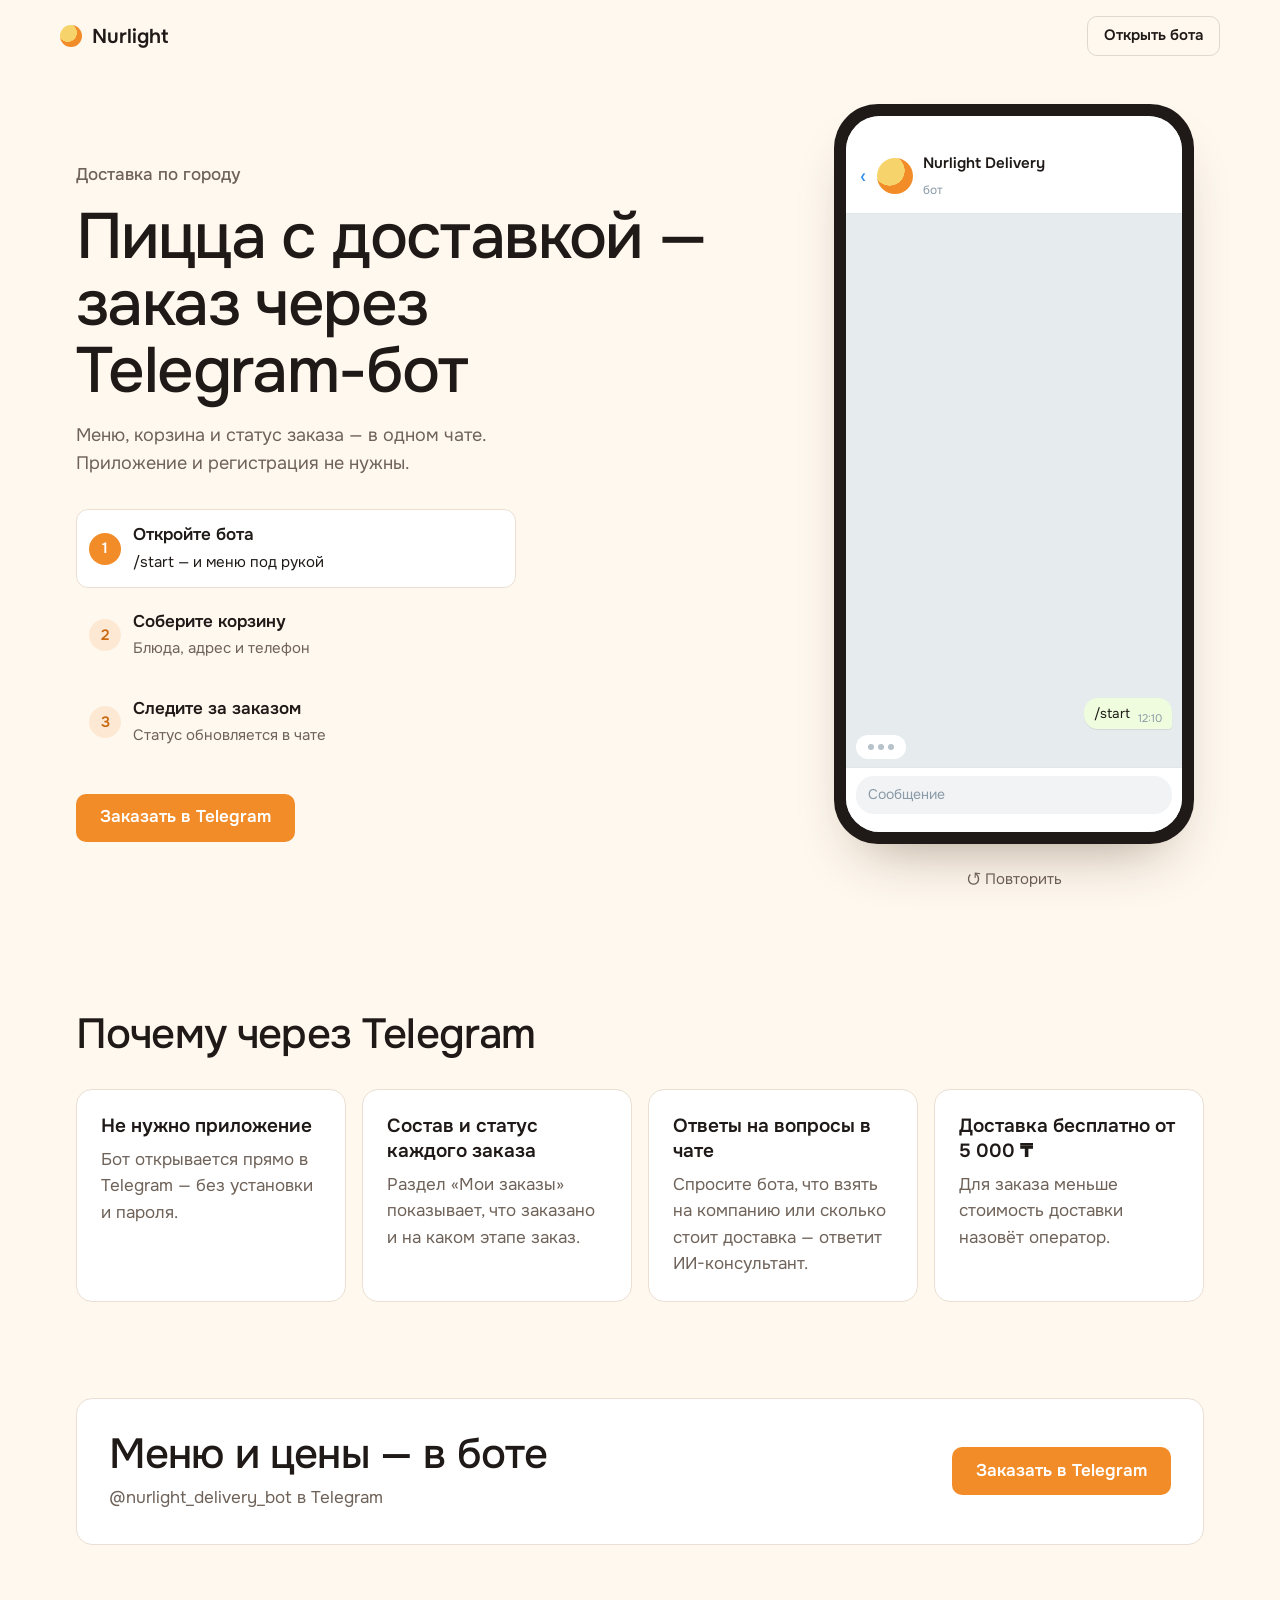
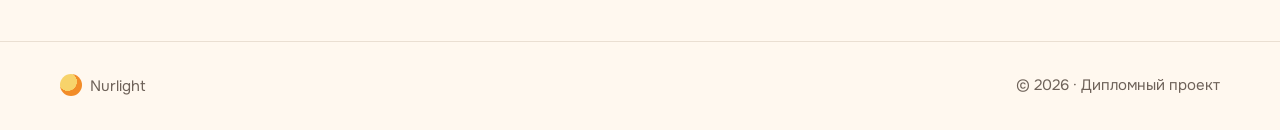
==== commit 3bf6f250: "Визитка: вместо коробки с прокруткой — телефон с чатом бота Первый экран обычной высоты: шаги заказа" ====
--- a/landing/index.html
+++ b/landing/index.html
@@ -19,100 +19,41 @@
     <a class="btn btn-quiet" data-bot href="https://t.me/nurlight_delivery_bot">Открыть бота</a>
   </header>
 
-  <!-- Сцена с коробкой: высокий блок, внутри «прилипшая» сцена; прокрутка открывает крышку -->
-  <section class="unbox" id="unbox">
-    <div class="stage">
-      <div class="scene" aria-hidden="true">
-        <div class="shadow"></div>
-        <div class="box">
-          <div class="face floor"></div>
-          <div class="pizza-wrap">
-            <svg class="pizza" viewBox="-4 -4 210 212">
-              <defs>
-                <radialGradient id="crust" cx="50%" cy="45%" r="55%">
-                  <stop offset="78%" stop-color="#F0B566"/>
-                  <stop offset="100%" stop-color="#C9792F"/>
-                </radialGradient>
-                <radialGradient id="cheese" cx="45%" cy="40%" r="60%">
-                  <stop offset="0%" stop-color="#FFE38A"/>
-                  <stop offset="100%" stop-color="#F2BE4A"/>
-                </radialGradient>
-              </defs>
-              <circle cx="102" cy="104" r="97" fill="rgba(90,40,10,.28)"/>
-              <circle cx="100" cy="100" r="97" fill="url(#crust)"/>
-              <circle cx="100" cy="100" r="84" fill="#D3472A"/>
-              <path fill="url(#cheese)" d="M100 22c20 2 30 10 44 12 14 10 20 24 30 34 4 18-2 30 2 44-6 16-14 26-24 36-16 6-26 16-44 18-18-2-30-10-44-14-12-10-24-18-30-34-4-16 2-30 0-46 6-14 14-26 26-34 14-8 24-14 40-16z"/>
-              <g fill="#B3311F">
-                <circle cx="70" cy="64" r="13"/><circle cx="128" cy="58" r="12"/>
-                <circle cx="146" cy="108" r="13"/><circle cx="98" cy="102" r="12"/>
-                <circle cx="58" cy="118" r="12"/><circle cx="112" cy="148" r="13"/>
-                <circle cx="72" cy="158" r="9"/>
-              </g>
-              <g fill="#8E2314" opacity=".55">
-                <circle cx="66" cy="60" r="2"/><circle cx="74" cy="68" r="1.6"/><circle cx="124" cy="55" r="2"/>
-                <circle cx="150" cy="104" r="1.8"/><circle cx="94" cy="99" r="2"/><circle cx="55" cy="122" r="1.8"/>
-                <circle cx="116" cy="144" r="2"/>
-              </g>
-              <g fill="#3E8E3A">
-                <path d="M92 70c6-8 16-8 20-2-6 8-16 8-20 2z"/>
-                <path d="M126 128c8-2 14 4 12 12-8 2-14-4-12-12z"/>
-                <path d="M46 88c8-4 16 0 16 8-8 4-16 0-16-8z"/>
-              </g>
-              <g fill="#2B2420">
-                <circle cx="150" cy="78" r="5"/><circle cx="84" cy="134" r="5"/><circle cx="118" cy="86" r="4.5"/>
-              </g>
-              <g stroke="#E9A757" stroke-width="2" opacity=".55">
-                <line x1="100" y1="4" x2="100" y2="196"/><line x1="4" y1="100" x2="196" y2="100"/>
-                <line x1="32" y1="32" x2="168" y2="168"/><line x1="168" y1="32" x2="32" y2="168"/>
-              </g>
-            </svg>
-            <div class="steam"><span></span><span></span><span></span></div>
+  <!-- Первый экран: текст и шаги слева, телефон с чатом бота справа — показывает, как проходит заказ -->
+  <section class="hero">
+    <div>
+      <p class="eyebrow">Доставка по городу</p>
+      <h1>Пицца с доставкой — заказ через <span style="white-space:nowrap">Telegram-бот</span></h1>
+      <p class="lead">Меню, корзина и статус заказа — в одном чате. Приложение и регистрация не нужны.</p>
+
+      <ol class="steps" id="steps">
+        <li><button class="step" data-stage="0"><span class="n">1</span><span><b>Откройте бота</b><small>/start — и меню под рукой</small></span></button></li>
+        <li><button class="step" data-stage="1"><span class="n">2</span><span><b>Соберите корзину</b><small>Блюда, адрес и телефон</small></span></button></li>
+        <li><button class="step" data-stage="2"><span class="n">3</span><span><b>Следите за заказом</b><small>Статус обновляется в чате</small></span></button></li>
+      </ol>
+
+      <a class="btn main" data-bot href="https://t.me/nurlight_delivery_bot">Заказать в Telegram</a>
+    </div>
+
+    <div class="phone-wrap">
+      <div class="phone" aria-label="Пример заказа в Telegram-боте Nurlight">
+        <div class="screen">
+          <div class="tg-head">
+            <span class="tg-back">‹</span>
+            <span class="tg-ava"></span>
+            <span><span class="tg-name">Nurlight Delivery</span><br><span class="tg-sub">бот</span></span>
           </div>
-          <div class="face wall front"></div>
-          <div class="face wall back"></div>
-          <div class="face wall left"></div>
-          <div class="face wall right"></div>
-          <div class="lid">
-            <div class="face lid-top">
-              <div class="stamp">
-                <strong>Nurlight</strong>
-                <small>pizza delivery</small>
-              </div>
-            </div>
-            <div class="face lid-inside"></div>
-            <div class="face lid-lip"></div>
-          </div>
+          <div class="feed" id="feed" aria-live="polite"></div>
+          <div class="tg-input"><span>Сообщение</span></div>
         </div>
       </div>
-
-      <!-- Текст справа: сначала вопрос, после открытия коробки — ответ и кнопка -->
-      <div class="copy">
-        <div class="intro" data-fade="out">
-          <p class="eyebrow">Доставка по городу</p>
-          <h1>Пицца с доставкой — заказ через Telegram-бот</h1>
-          <p class="hint">Что внутри? Прокрутите вниз ↓</p>
-        </div>
-        <div class="reveal" data-fade="in">
-          <!-- TODO: когда в боте заработает оплата, добавить «оплата картой в чате» -->
-          <h2>Меню, корзина и статус заказа — в одном чате</h2>
-          <p>Выберите пиццу и напитки в боте Nurlight и укажите адрес. Приложение и регистрация не нужны.</p>
-          <a class="btn" data-bot href="https://t.me/nurlight_delivery_bot">Заказать в Telegram</a>
-        </div>
-      </div>
+      <div class="replay"><button id="replay" type="button">↺ Повторить</button></div>
+      <!-- TODO: когда в боте заработает оплата, добавить в сценарий сообщение со счётом (app.js) -->
     </div>
   </section>
 
+
   <main>
-    <section class="section" id="how">
-      <h2 class="section-title">Как заказать</h2>
-      <ol class="steps">
-        <li class="card"><span class="num">1</span><h3>Откройте бота</h3><p>Нажмите «Заказать в Telegram» — бот откроется в приложении или в браузере.</p></li>
-        <li class="card"><span class="num">2</span><h3>Соберите корзину</h3><p>Выберите пиццу и напитки из меню, укажите адрес и телефон.</p></li>
-        <!-- TODO: когда в боте заработает оплата, вернуть шаг «Оплатите в чате» -->
-        <li class="card"><span class="num">3</span><h3>Подтвердите заказ</h3><p>Оператор проверит заказ и назовёт время доставки. Статус — в разделе «Мои заказы».</p></li>
-      </ol>
-    </section>
-
     <section class="section">
       <h2 class="section-title">Почему через Telegram</h2>
       <div class="features">
@@ -137,6 +78,10 @@
     <span>© 2026 · Дипломный проект</span>
   </footer>
 
+  <template id="pizza">
+    <svg viewBox="0 0 100 100"><circle cx="50" cy="50" r="48" fill="#E9A757"/><circle cx="50" cy="50" r="41" fill="#D3472A"/><circle cx="50" cy="50" r="38" fill="#F7CF63"/><g fill="#B3311F"><circle cx="36" cy="34" r="7"/><circle cx="64" cy="32" r="6.5"/><circle cx="70" cy="56" r="7"/><circle cx="48" cy="52" r="6.5"/><circle cx="30" cy="62" r="6.5"/><circle cx="56" cy="74" r="7"/></g></svg>
+  </template>
+
   <script src="app.js"></script>
 </body>
 </html>
--- a/landing/style.css
+++ b/landing/style.css
@@ -1,4 +1,5 @@
-/* Визитка Nurlight. Цвета — те же, что в макете сайта в Figma */
+/* Визитка Nurlight. Цвета — те же, что в макете сайта в Figma.
+   Первый экран — телефон с чатом бота, сценарий заказа в app.js */
 :root {
   --bg: #FFF8EF;
   --surface: #FFFFFF;
@@ -11,20 +12,6 @@
   --radius: 16px;
   --ease: cubic-bezier(0.22, 1, 0.36, 1);
 
-  /* Коробка: сторона и высота стенок */
-  --s: clamp(260px, 84vmin, 700px);
-  --h: calc(var(--s) * 0.13);
-  --cardboard: #D9A066;
-  --cardboard-dark: #B98048;
-  --cardboard-inner: #EDCB98;
-
-  /* Значения анимации — выставляет app.js по прокрутке */
-  --lid: 0deg;
-  --tilt: 60deg;
-  --turn: -24deg;
-  --rise: 0px;
-  --spin: 0deg;
-  --steam: 0;
 }
 
 * { box-sizing: border-box; }
@@ -58,7 +45,7 @@
 
 /* ---------- Шапка ---------- */
 .top {
-  position: fixed; inset: 0 0 auto; z-index: 10;
+  position: sticky; top: 0; z-index: 10;
   display: flex; align-items: center; justify-content: space-between;
   padding: 16px max(16px, calc((100vw - 1160px) / 2));
   background: color-mix(in srgb, var(--bg) 94%, transparent);
@@ -71,115 +58,78 @@
 }
 .logo .logo-dot { margin: 0; }
 
-/* ---------- Сцена с коробкой ---------- */
-.unbox { height: 340vh; position: relative; }
-.stage {
-  position: sticky; top: 0; height: 100vh; height: 100svh;
-  display: grid; grid-template-columns: 1.15fr 1fr; align-items: center;
-  overflow: hidden;
-  background: var(--bg);
+/* Telegram — только внутри телефона */
+:root { --tg-bg: #E6EBEE; --tg-out: #EFFDDE; --tg-in: #FFFFFF; --tg-accent: #3390EC; --tg-time: #8A9AA6; }
+
+/* ---------- Первый экран: текст слева, телефон справа ---------- */
+.hero {
+  max-width: 1160px; margin: 0 auto; padding: 32px 16px 64px;
+  display: grid; grid-template-columns: 1fr minmax(300px, 380px); gap: 64px; align-items: center;
+  min-height: calc(100svh - 72px);
 }
-/* Коробка в левой колонке, сдвинута за левый край — обрезка задумана */
-.scene { justify-self: start; margin-left: calc(var(--s) * -0.26); }
-/* Текст в правой колонке: вопрос и ответ лежат в одной ячейке и сменяют друг друга */
-.copy {
-  display: grid; align-items: center;
-  padding: 0 max(16px, calc((100vw - 1160px) / 2)) 0 32px;
-  max-width: 620px;
+.eyebrow { color: var(--muted); font-weight: 500; margin-bottom: 16px; }
+.lead { color: var(--muted); font-size: 18px; margin: 16px 0 32px; max-width: 480px; }
+
+/* Шаги рядом с текстом: показывают, где сейчас чат, и перематывают его по клику */
+.steps { list-style: none; padding: 0; margin: 0 0 32px; display: grid; gap: 8px; max-width: 440px; }
+.step {
+  display: grid; grid-template-columns: 32px 1fr; gap: 12px; align-items: center; width: 100%;
+  padding: 12px; border-radius: 12px; border: 1px solid transparent; background: none; text-align: left;
+  font: inherit; color: var(--muted); cursor: pointer;
+  transition: background-color 150ms var(--ease), border-color 150ms var(--ease), color 150ms var(--ease);
 }
-.intro, .reveal { grid-area: 1 / 1; }
-.intro { opacity: var(--intro, 1); }
-.reveal { opacity: var(--shown, 0); transform: translateY(calc((1 - var(--shown, 0)) * 30px)); pointer-events: none; }
-.eyebrow { color: var(--muted); font-weight: 500; font-size: 16px; margin-bottom: 16px; }
-.hint { margin-top: 16px; color: var(--muted); }
+.step:hover { background: rgba(255,255,255,.6); }
+.step .n { width: 32px; height: 32px; border-radius: 50%; display: grid; place-items: center; background: var(--primary-soft); color: var(--primary-dark); font-weight: 600; font-size: 15px; }
+.step b { display: block; color: var(--text); font-weight: 600; }
+.step small { font-size: 15px; }
+.step.active { background: var(--surface); border-color: var(--border); color: var(--text); }
+.step.active .n { background: var(--primary); color: #fff; }
 
-.reveal p { color: var(--muted); margin: 16px 0 32px; max-width: 480px; font-size: 18px; }
+/* ---------- Телефон ---------- */
+/* Телефон помещается в экран по высоте: ширина считается от высоты окна */
+.phone-wrap { justify-self: center; width: min(100%, 360px, calc((100svh - 150px) * 9 / 18.5)); }
+.phone {
+  position: relative; width: 100%; aspect-ratio: 9 / 18.5; border-radius: 44px; padding: 12px;
+  background: #1F1A17; box-shadow: 0 30px 60px -30px rgba(60, 35, 10, .45);
+}
+.screen { position: relative; height: 100%; border-radius: 34px; overflow: hidden; background: var(--tg-bg); display: flex; flex-direction: column; }
+.tg-head { display: flex; align-items: center; gap: 10px; padding: 34px 14px 10px; background: #fff; border-bottom: 1px solid #E1E6EA; }
+.tg-back { color: var(--tg-accent); font-size: 22px; line-height: 1; }
+.tg-ava { width: 36px; height: 36px; border-radius: 50%; background: radial-gradient(circle at 35% 35%, #F7D36B 0 45%, var(--primary) 46%); flex: none; }
+.tg-name { font-weight: 600; font-size: 15px; line-height: 1.2; }
+.tg-sub { font-size: 12px; color: var(--tg-time); }
+.feed { flex: 1; overflow: hidden; display: flex; flex-direction: column; justify-content: flex-end; gap: 6px; padding: 10px 10px 8px; }
+.tg-input { display: flex; align-items: center; gap: 8px; padding: 8px 10px 18px; background: #fff; border-top: 1px solid #E1E6EA; color: var(--tg-time); font-size: 14px; }
+.tg-input span { flex: 1; padding: 8px 12px; border-radius: 18px; background: #F1F3F5; }
 
-.scene {
-  width: var(--s); height: var(--s);
-  perspective: 1600px;
+.msg {
+  max-width: 82%; padding: 7px 10px 6px; border-radius: 14px; font-size: 13.5px; line-height: 1.35;
+  box-shadow: 0 1px 1px rgba(0,0,0,.08);
+  animation: in 320ms var(--ease) both;
 }
-.shadow {
-  position: absolute; left: 8%; right: 8%; top: 62%; height: 34%;
-  border-radius: 50%; background: radial-gradient(closest-side, rgba(110, 70, 30, .3), rgba(110, 70, 30, 0));
-}
-.box {
-  position: relative; width: 100%; height: 100%;
-  transform-style: preserve-3d; will-change: transform;
-  transform: rotateX(var(--tilt)) rotateZ(var(--turn));
-}
-.face { position: absolute; }
-.floor {
-  width: var(--s); height: var(--s); left: 0; top: 0;
-  background:
-    radial-gradient(circle at 50% 50%, rgba(160, 100, 40, .16) 0 40%, transparent 41% 100%),
-    var(--cardboard-inner);
-}
-.wall {
-  background: linear-gradient(var(--cardboard), var(--cardboard-dark));
-  border: 1px solid rgba(120, 75, 30, .25);
-}
-.front, .back { width: var(--s); height: var(--h); left: 0; top: calc((var(--s) - var(--h)) / 2); }
-.left, .right { width: var(--h); height: var(--s); top: 0; left: calc((var(--s) - var(--h)) / 2); }
-.front { transform: translate3d(0, calc(var(--s) / 2), calc(var(--h) / 2)) rotateX(90deg); }
-.back  { transform: translate3d(0, calc(var(--s) / -2), calc(var(--h) / 2)) rotateX(90deg); }
-.left  { transform: translate3d(calc(var(--s) / -2), 0, calc(var(--h) / 2)) rotateY(90deg); }
-.right { transform: translate3d(calc(var(--s) / 2), 0, calc(var(--h) / 2)) rotateY(90deg); }
+.msg.in { align-self: flex-start; background: var(--tg-in); border-bottom-left-radius: 4px; }
+.msg.out { align-self: flex-end; background: var(--tg-out); border-bottom-right-radius: 4px; }
+.msg time { float: right; margin: 6px 0 -4px 8px; font-size: 11px; color: var(--tg-time); }
+.msg .kb { display: grid; gap: 4px; margin-top: 6px; }
+.msg .kb span { display: block; text-align: center; padding: 6px; border-radius: 8px; background: rgba(51,144,236,.1); color: var(--tg-accent); font-weight: 500; font-size: 13px; }
+.msg .kb span.tap { background: rgba(51,144,236,.28); }
+.card-msg { padding: 0; overflow: hidden; }
+.card-msg .ph { height: 120px; background: #F6E3C6; display: grid; place-items: center; }
+.card-msg .ph svg { width: 96px; height: 96px; }
+.card-msg .body { padding: 8px 10px 6px; }
+.card-msg .kb { padding: 0 6px 6px; }
+.status { display: flex; gap: 4px; margin-top: 6px; flex-wrap: wrap; }
+.status i { font-style: normal; font-size: 11.5px; padding: 2px 8px; border-radius: 999px; background: #EEF1F3; color: var(--tg-time); }
+.status i.on { background: #DBF2E3; color: #1E6B3E; }
+.status i.now { background: var(--primary-soft); color: var(--primary-dark); }
+.typing { align-self: flex-start; background: var(--tg-in); border-radius: 14px; padding: 9px 12px; display: flex; gap: 4px; animation: in 200ms var(--ease) both; }
+.typing b { width: 6px; height: 6px; border-radius: 50%; background: #B7C2CA; }
+@keyframes in { from { opacity: 0; transform: translateY(8px); } to { opacity: 1; transform: none; } }
 
-/* Пицца лежит на дне и приподнимается, когда крышка открыта */
-.pizza-wrap {
-  position: absolute; left: 7%; top: 7%; width: 86%; height: 86%;
-  transform-style: preserve-3d;
-  transform: translateZ(calc(2px + var(--rise))) rotateZ(var(--spin)); will-change: transform;
-}
-.pizza { width: 100%; height: 100%; }
-.steam {
-  position: absolute; left: 30%; right: 30%; top: 50%; height: 60%;
-  transform-origin: 50% 0;
-  transform: rotateZ(calc(-1 * var(--spin) - var(--turn))) rotateX(-90deg);
-  opacity: var(--steam);
-  display: flex; justify-content: space-around;
-}
-.steam span {
-  width: 14%; height: 100%; border-radius: 50%;
-  background: radial-gradient(50% 50% at 50% 60%, rgba(255,255,255,.75), rgba(255,255,255,0));
-  transform-origin: 50% 100%;
-  /* Пар поднимается вместе с прокруткой, сам по себе не движется */
-  transform: translateY(calc((1 - var(--steam)) * 25%)) scaleY(calc(.6 + var(--steam) * .4));
-}
-.steam span:nth-child(2) { margin-top: -12%; }
+.replay { margin-top: 16px; display: flex; justify-content: center; }
+.replay button { font: inherit; font-size: 15px; color: var(--muted); background: none; border: 0; cursor: pointer; padding: 8px 12px; border-radius: 8px; }
+.replay button:hover { color: var(--text); background: rgba(255,255,255,.6); }
 
-/* Крышка на петле у задней стенки */
-.lid {
-  position: absolute;
-  width: calc(var(--s) + 6px); height: calc(var(--s) + 6px); left: -3px; top: -3px;
-  transform-style: preserve-3d;
-  transform-origin: 50% 0; will-change: transform;
-  transform: translateZ(calc(var(--h) + 1px)) rotateX(var(--lid));
-}
-.lid-top, .lid-inside { inset: 0; backface-visibility: hidden; border-radius: 3px; }
-.lid-top {
-  background:
-    repeating-linear-gradient(90deg, rgba(255,255,255,.04) 0 3px, transparent 3px 9px),
-    linear-gradient(135deg, #E2AD6F, var(--cardboard));
-  border: 1px solid rgba(120, 75, 30, .3);
-  display: grid; place-items: center;
-}
-.lid-inside { transform: rotateX(180deg); background: var(--cardboard-inner); }
-.lid-lip {
-  left: 0; top: 100%; width: 100%; height: var(--h);
-  transform-origin: 50% 0; transform: rotateX(-90deg);
-  background: linear-gradient(var(--cardboard-dark), var(--cardboard));
-  border: 1px solid rgba(120, 75, 30, .3);
-}
-.stamp {
-  position: relative; width: 58%; aspect-ratio: 1; border-radius: 50%;
-  display: grid; place-content: center; text-align: center;
-  background: radial-gradient(circle, var(--primary) 0 62%, #fff 63% 65%, var(--primary) 66%);
-  color: #fff; box-shadow: inset 0 0 0 3px rgba(255,255,255,.25);
-}
-.stamp strong { font-size: calc(var(--s) * .085); letter-spacing: -0.03em; line-height: 1; }
-.stamp small { font-size: calc(var(--s) * .03); text-transform: uppercase; letter-spacing: .2em; opacity: .9; margin-top: 4px; }
 
 /* ---------- Секции ---------- */
 main { position: relative; z-index: 1; }
@@ -190,11 +140,6 @@
   padding: 24px;
 }
 .card p { color: var(--muted); margin-top: 8px; }
-.steps { list-style: none; padding: 0; display: grid; gap: 16px; grid-template-columns: repeat(auto-fit, minmax(240px, 1fr)); }
-.num {
-  display: grid; place-items: center; width: 40px; height: 40px; border-radius: 50%;
-  background: var(--primary-soft); color: var(--primary-dark); font-weight: 600; margin-bottom: 16px;
-}
 .features { display: grid; gap: 16px; grid-template-columns: repeat(auto-fit, minmax(230px, 1fr)); }
 .cta {
   display: flex; flex-wrap: wrap; gap: 24px; align-items: center; justify-content: space-between;
@@ -211,13 +156,11 @@
 .will-show { opacity: 0; transform: translateY(16px); transition: opacity 400ms var(--ease), transform 400ms var(--ease); }
 .will-show.shown { opacity: 1; transform: none; }
 
-/* Узкий экран: коробка сверху (тоже обрезана слева), текст под ней */
-@media (max-width: 760px) {
-  :root { --s: clamp(260px, 92vw, 420px); }
-  .stage { grid-template-columns: 1fr; grid-template-rows: 1fr auto; align-items: end; padding-bottom: 48px; }
-  .scene { justify-self: start; margin: 0 0 0 -22vw; align-self: center; }
-  .copy { padding: 0 16px; max-width: none; }
-  .reveal p { font-size: 17px; }
+/* Узкий экран: сначала текст и шаги, под ними телефон */
+@media (max-width: 860px) {
+  .hero { grid-template-columns: 1fr; gap: 32px; min-height: 0; }
+  .phone-wrap { width: min(100%, 320px); }
+  .btn.main { width: 100%; }
 }
 @media (max-width: 600px) {
   .cta { padding: 24px; margin: 32px 16px 64px; }
@@ -227,5 +170,6 @@
 
 @media (prefers-reduced-motion: reduce) {
   html { scroll-behavior: auto; }
+  .msg, .typing { animation: none; }
   .will-show { opacity: 1; transform: none; transition: none; }
 }
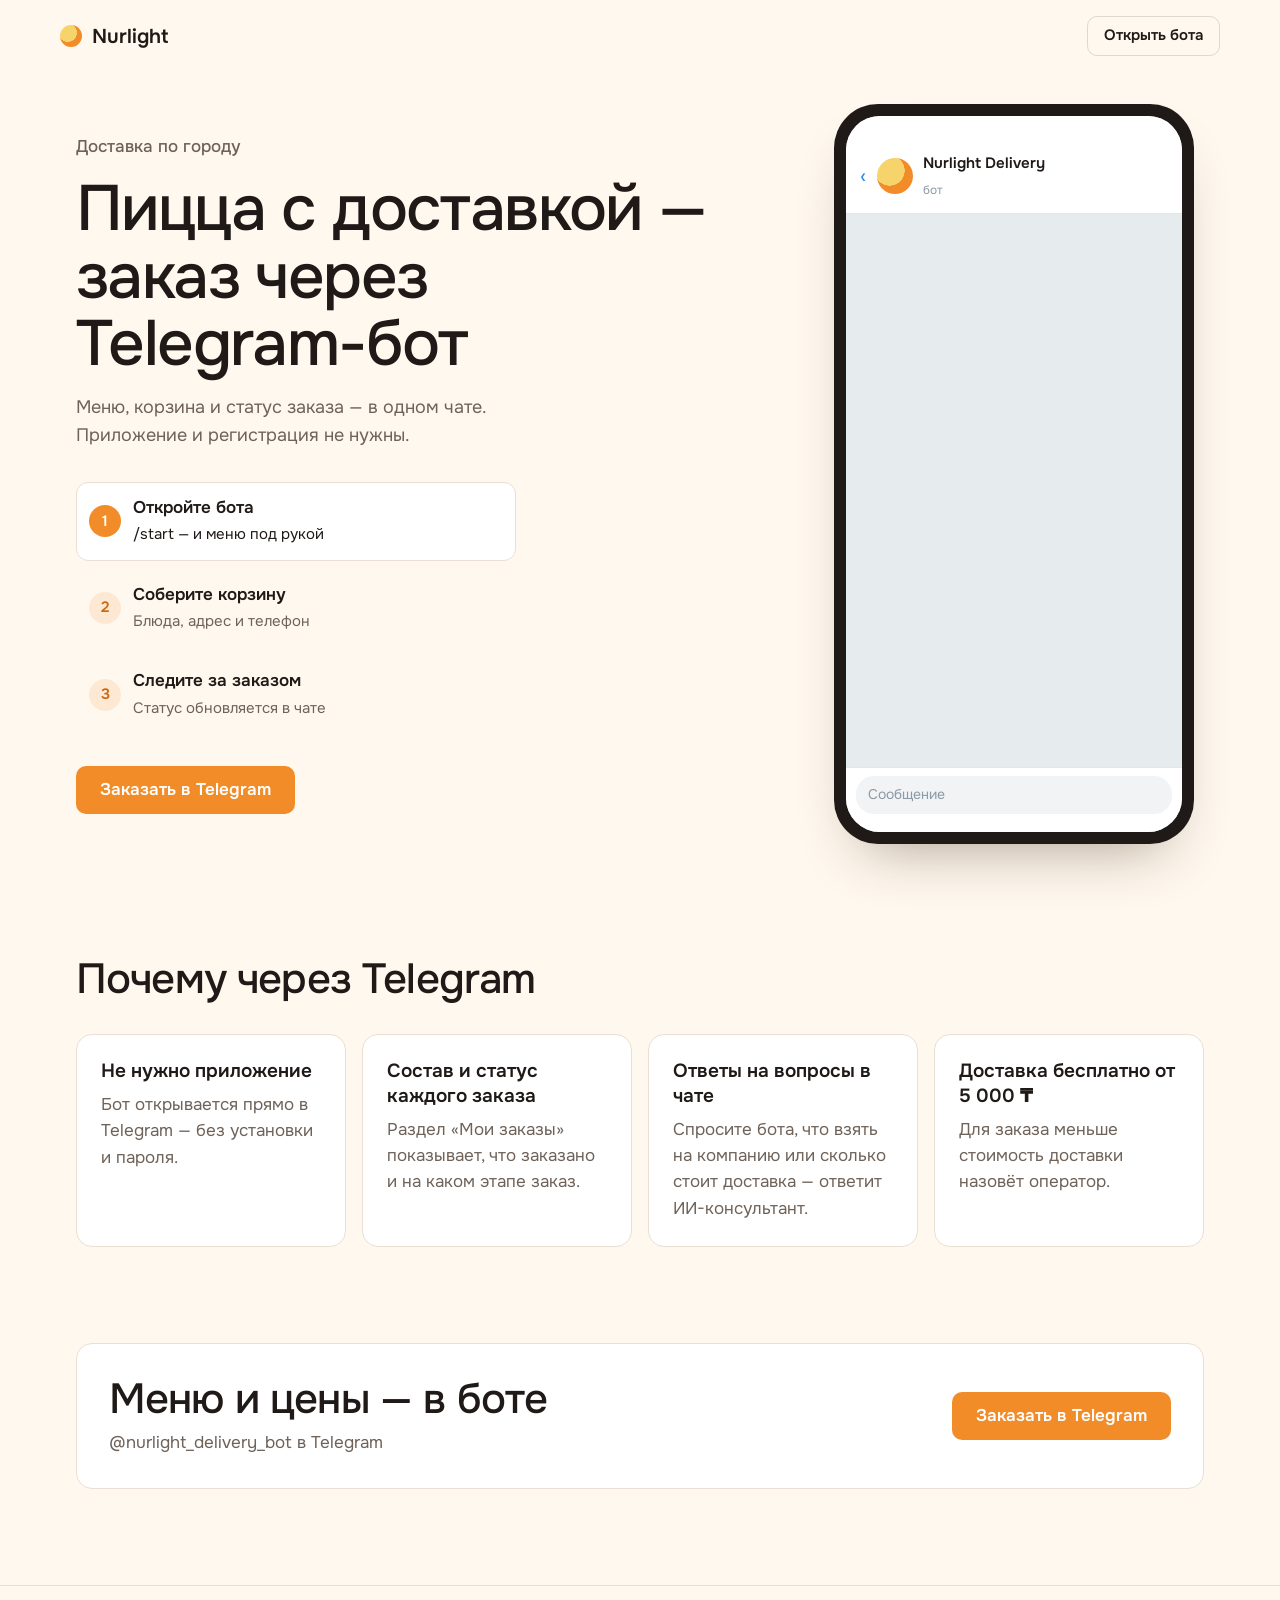
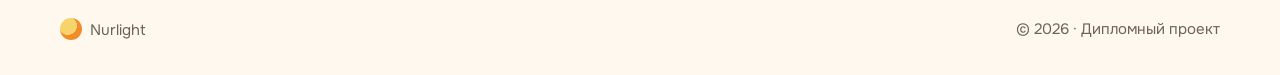
==== commit 8b253675: "Визитка: чат крутится по кругу, как гифка, без кнопки «Повторить» Вне экрана анимация на паузе; при " ====
--- a/landing/index.html
+++ b/landing/index.html
@@ -47,7 +47,6 @@
           <div class="tg-input"><span>Сообщение</span></div>
         </div>
       </div>
-      <div class="replay"><button id="replay" type="button">↺ Повторить</button></div>
       <!-- TODO: когда в боте заработает оплата, добавить в сценарий сообщение со счётом (app.js) -->
     </div>
   </section>
--- a/landing/style.css
+++ b/landing/style.css
@@ -126,9 +126,6 @@
 .typing b { width: 6px; height: 6px; border-radius: 50%; background: #B7C2CA; }
 @keyframes in { from { opacity: 0; transform: translateY(8px); } to { opacity: 1; transform: none; } }
 
-.replay { margin-top: 16px; display: flex; justify-content: center; }
-.replay button { font: inherit; font-size: 15px; color: var(--muted); background: none; border: 0; cursor: pointer; padding: 8px 12px; border-radius: 8px; }
-.replay button:hover { color: var(--text); background: rgba(255,255,255,.6); }
 
 
 /* ---------- Секции ---------- */
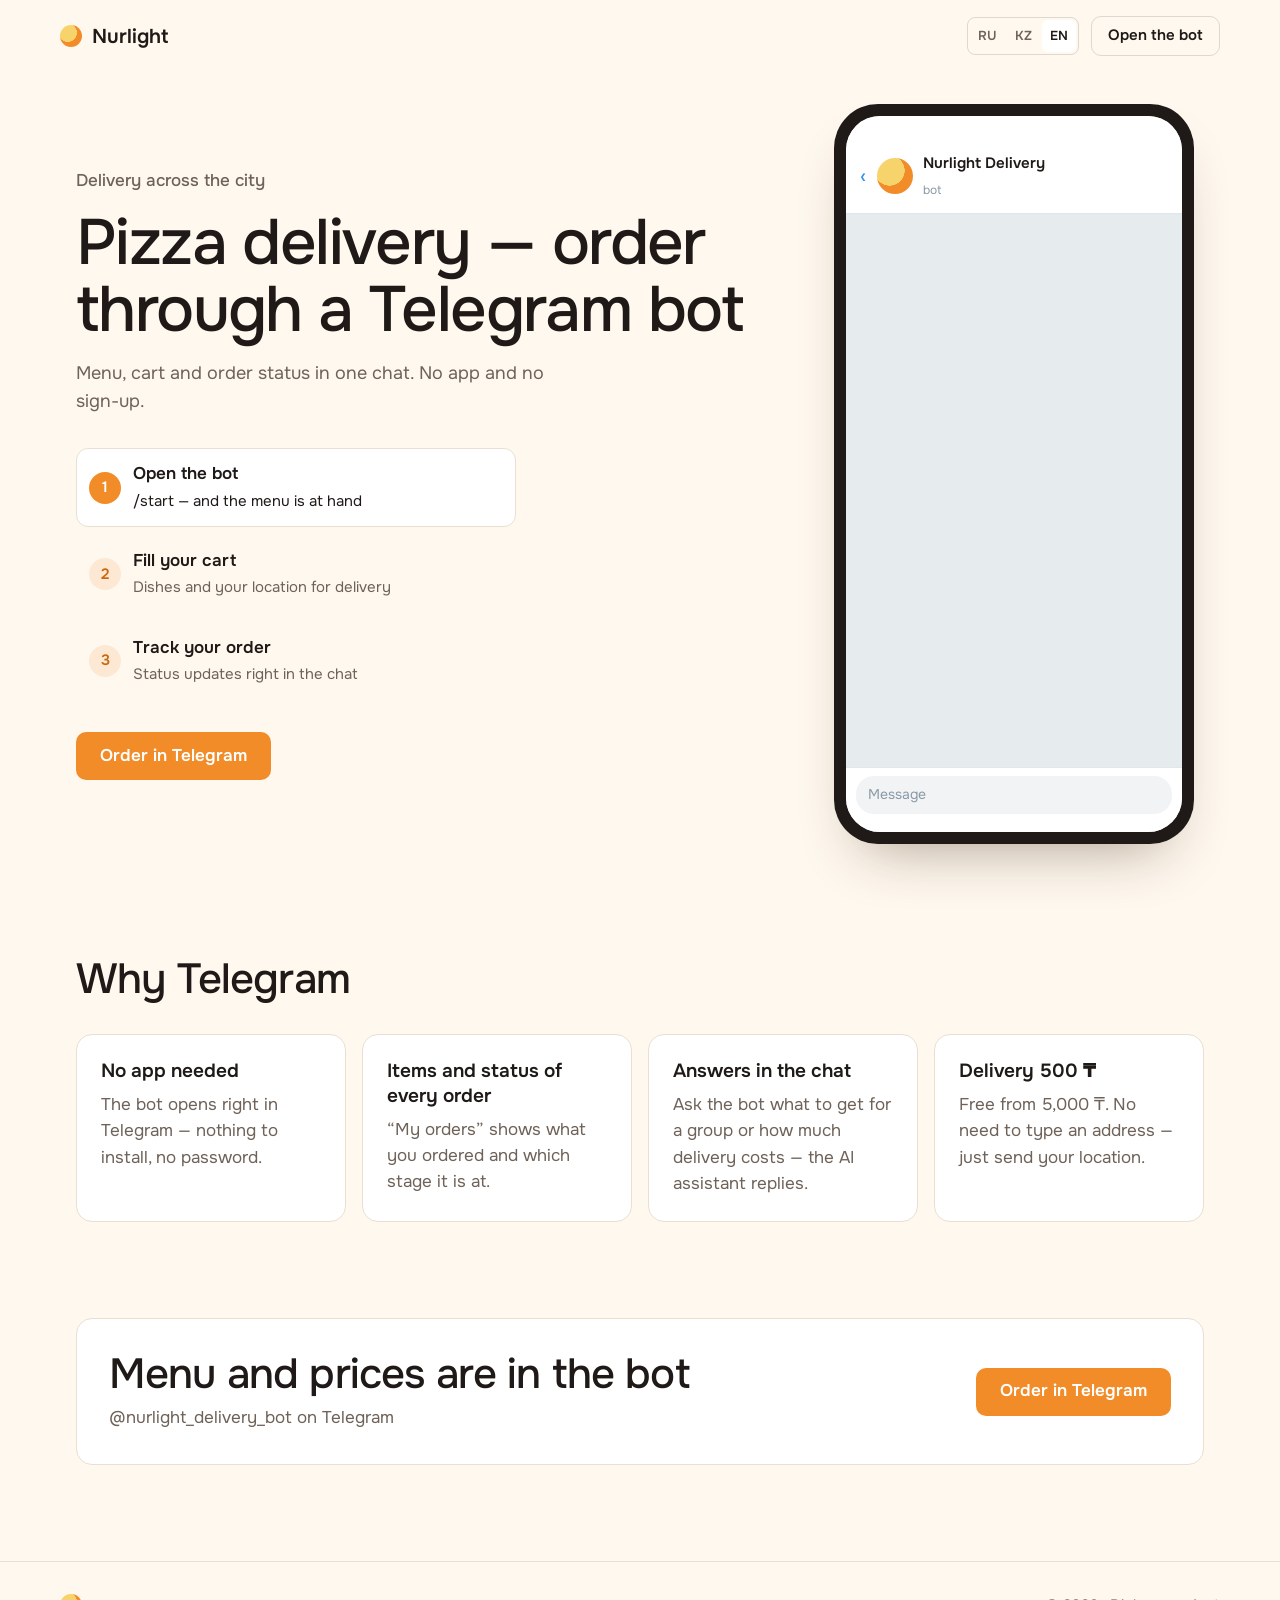
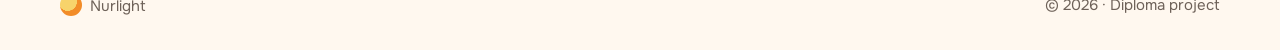
==== commit 699c6409: "Новая модель: кухня, новые статусы, геолокация, доставка в сумме, три языка - статусы «Готовится», «" ====
--- a/landing/index.html
+++ b/landing/index.html
@@ -16,65 +16,73 @@
   <header class="top">
     <a class="logo" href="#"><span class="logo-dot"></span>Nurlight</a>
     <!-- Ссылка на бота — во всех кнопках data-bot -->
-    <a class="btn btn-quiet" data-bot href="https://t.me/nurlight_delivery_bot">Открыть бота</a>
+    <div class="top-right">
+      <!-- Язык страницы: тексты в app.js (I18N), выбор запоминается в браузере -->
+      <div class="lang" role="group" aria-label="Язык / Тіл / Language">
+        <button type="button" data-lang="ru" aria-pressed="true">RU</button>
+        <button type="button" data-lang="kk" aria-pressed="false">KZ</button>
+        <button type="button" data-lang="en" aria-pressed="false">EN</button>
+      </div>
+      <a class="btn btn-quiet" data-bot data-i18n="open_bot" href="https://t.me/nurlight_delivery_bot">Открыть бота</a>
+    </div>
   </header>
 
   <!-- Первый экран: текст и шаги слева, телефон с чатом бота справа — показывает, как проходит заказ -->
   <section class="hero">
     <div>
-      <p class="eyebrow">Доставка по городу</p>
-      <h1>Пицца с доставкой — заказ через <span style="white-space:nowrap">Telegram-бот</span></h1>
-      <p class="lead">Меню, корзина и статус заказа — в одном чате. Приложение и регистрация не нужны.</p>
+      <p class="eyebrow" data-i18n="eyebrow">Доставка по городу</p>
+      <h1 data-i18n-html="h1">Пицца с доставкой — заказ через <span class="nw">Telegram-бот</span></h1>
+      <p class="lead" data-i18n="lead">Меню, корзина и статус заказа — в одном чате. Приложение и регистрация не нужны.</p>
 
       <ol class="steps" id="steps">
-        <li><button class="step" data-stage="0"><span class="n">1</span><span><b>Откройте бота</b><small>/start — и меню под рукой</small></span></button></li>
-        <li><button class="step" data-stage="1"><span class="n">2</span><span><b>Соберите корзину</b><small>Блюда, адрес и телефон</small></span></button></li>
-        <li><button class="step" data-stage="2"><span class="n">3</span><span><b>Следите за заказом</b><small>Статус обновляется в чате</small></span></button></li>
+        <li><button class="step" data-stage="0"><span class="n">1</span><span><b data-i18n="s1b">Откройте бота</b><small data-i18n="s1s">/start — и меню под рукой</small></span></button></li>
+        <li><button class="step" data-stage="1"><span class="n">2</span><span><b data-i18n="s2b">Соберите корзину</b><small data-i18n="s2s">Блюда и геолокация для доставки</small></span></button></li>
+        <li><button class="step" data-stage="2"><span class="n">3</span><span><b data-i18n="s3b">Следите за заказом</b><small data-i18n="s3s">Статус обновляется в чате</small></span></button></li>
       </ol>
 
-      <a class="btn main" data-bot href="https://t.me/nurlight_delivery_bot">Заказать в Telegram</a>
+      <a class="btn main" data-bot data-i18n="order" href="https://t.me/nurlight_delivery_bot">Заказать в Telegram</a>
     </div>
 
     <div class="phone-wrap">
-      <div class="phone" aria-label="Пример заказа в Telegram-боте Nurlight">
+      <div class="phone" data-i18n-label="phone_label" aria-label="Пример заказа в Telegram-боте Nurlight">
         <div class="screen">
           <div class="tg-head">
             <span class="tg-back">‹</span>
             <span class="tg-ava"></span>
-            <span><span class="tg-name">Nurlight Delivery</span><br><span class="tg-sub">бот</span></span>
+            <span><span class="tg-name">Nurlight Delivery</span><br><span class="tg-sub" data-i18n="tg_sub">бот</span></span>
           </div>
           <div class="feed" id="feed" aria-live="polite"></div>
-          <div class="tg-input"><span>Сообщение</span></div>
+          <div class="tg-input"><span data-i18n="tg_input">Сообщение</span></div>
         </div>
       </div>
-      <!-- TODO: когда в боте заработает оплата, добавить в сценарий сообщение со счётом (app.js) -->
+      <!-- TODO: когда в боте заработает оплата, добавить в сценарий сообщение со счётом (app.js, scenario) -->
     </div>
   </section>
 
 
   <main>
     <section class="section">
-      <h2 class="section-title">Почему через Telegram</h2>
+      <h2 class="section-title" data-i18n="why">Почему через Telegram</h2>
       <div class="features">
-        <div class="card feature"><h3>Не нужно приложение</h3><p>Бот открывается прямо в Telegram — без установки и пароля.</p></div>
-        <div class="card feature"><h3>Состав и статус каждого заказа</h3><p>Раздел «Мои заказы» показывает, что заказано и на каком этапе заказ.</p></div>
-        <div class="card feature"><h3>Ответы на вопросы в чате</h3><p>Спросите бота, что взять на компанию или сколько стоит доставка — ответит ИИ-консультант.</p></div>
-        <div class="card feature"><h3>Доставка бесплатно от 5 000 ₸</h3><p>Для заказа меньше стоимость доставки назовёт оператор.</p></div>
+        <div class="card feature"><h3 data-i18n="f1h">Не нужно приложение</h3><p data-i18n="f1p">Бот открывается прямо в Telegram — без установки и пароля.</p></div>
+        <div class="card feature"><h3 data-i18n="f2h">Состав и статус каждого заказа</h3><p data-i18n="f2p">Раздел «Мои заказы» показывает, что заказано и на каком этапе заказ.</p></div>
+        <div class="card feature"><h3 data-i18n="f3h">Ответы на вопросы в чате</h3><p data-i18n="f3p">Спросите бота, что взять на компанию или сколько стоит доставка — ответит ИИ-консультант.</p></div>
+        <div class="card feature"><h3 data-i18n="f4h">Доставка 500 ₸</h3><p data-i18n="f4p">От 5 000 ₸ — бесплатно. Адрес не нужно печатать: достаточно отправить геолокацию.</p></div>
       </div>
     </section>
 
     <section class="section cta card">
       <div>
-        <h2>Меню и цены — в боте</h2>
-        <p>@nurlight_delivery_bot в Telegram</p>
+        <h2 data-i18n="cta_h">Меню и цены — в боте</h2>
+        <p data-i18n="cta_p">@nurlight_delivery_bot в Telegram</p>
       </div>
-      <a class="btn" data-bot href="https://t.me/nurlight_delivery_bot">Заказать в Telegram</a>
+      <a class="btn" data-bot data-i18n="order" href="https://t.me/nurlight_delivery_bot">Заказать в Telegram</a>
     </section>
   </main>
 
   <footer class="foot">
     <span><span class="logo-dot"></span>Nurlight</span>
-    <span>© 2026 · Дипломный проект</span>
+    <span data-i18n="foot">© 2026 · Дипломный проект</span>
   </footer>
 
   <template id="pizza">
--- a/landing/style.css
+++ b/landing/style.css
@@ -128,6 +128,33 @@
 
 
 
+/* Переключатель языка в шапке */
+.top-right { display: flex; align-items: center; gap: 12px; }
+.lang { display: inline-flex; gap: 2px; padding: 2px; border-radius: 8px; border: 1px solid rgba(31, 26, 23, .14); }
+.lang button {
+  font: inherit; font-size: 13px; font-weight: 600; color: var(--muted); background: none; border: 0;
+  padding: 6px 8px; border-radius: 6px; cursor: pointer; transition: background-color 150ms var(--ease), color 150ms var(--ease);
+}
+.lang button:hover { color: var(--text); }
+.lang button[aria-pressed="true"] { background: var(--surface); color: var(--text); }
+.nw { white-space: nowrap; }
+
+/* Геолокация в чате вместо адреса */
+.msg.loc { padding: 4px 4px 6px; }
+.msg.loc .map {
+  width: 180px; height: 90px; border-radius: 10px; margin-bottom: 6px; position: relative;
+  background:
+    linear-gradient(90deg, transparent 46%, #fff 46% 54%, transparent 54%) 0 0 / 60px 100%,
+    linear-gradient(transparent 46%, #fff 46% 54%, transparent 54%) 0 0 / 100% 45px,
+    #DCE8D2;
+}
+.msg.loc .pin {
+  position: absolute; left: 50%; top: 50%; width: 14px; height: 14px; margin: -14px 0 0 -7px;
+  border-radius: 50% 50% 50% 0; transform: rotate(-45deg); background: #E5484D; box-shadow: 0 0 0 3px #fff;
+}
+.msg.loc b, .msg.loc time { margin-left: 6px; }
+.msg.loc { font-size: 13px; }
+
 /* ---------- Секции ---------- */
 main { position: relative; z-index: 1; }
 .section { max-width: 1160px; margin: 0 auto; padding: 48px 16px; }
@@ -163,6 +190,7 @@
   .cta { padding: 24px; margin: 32px 16px 64px; }
   .btn { width: 100%; }
   .btn-quiet { width: auto; }
+  .top .btn-quiet { display: none; }
 }
 
 @media (prefers-reduced-motion: reduce) {
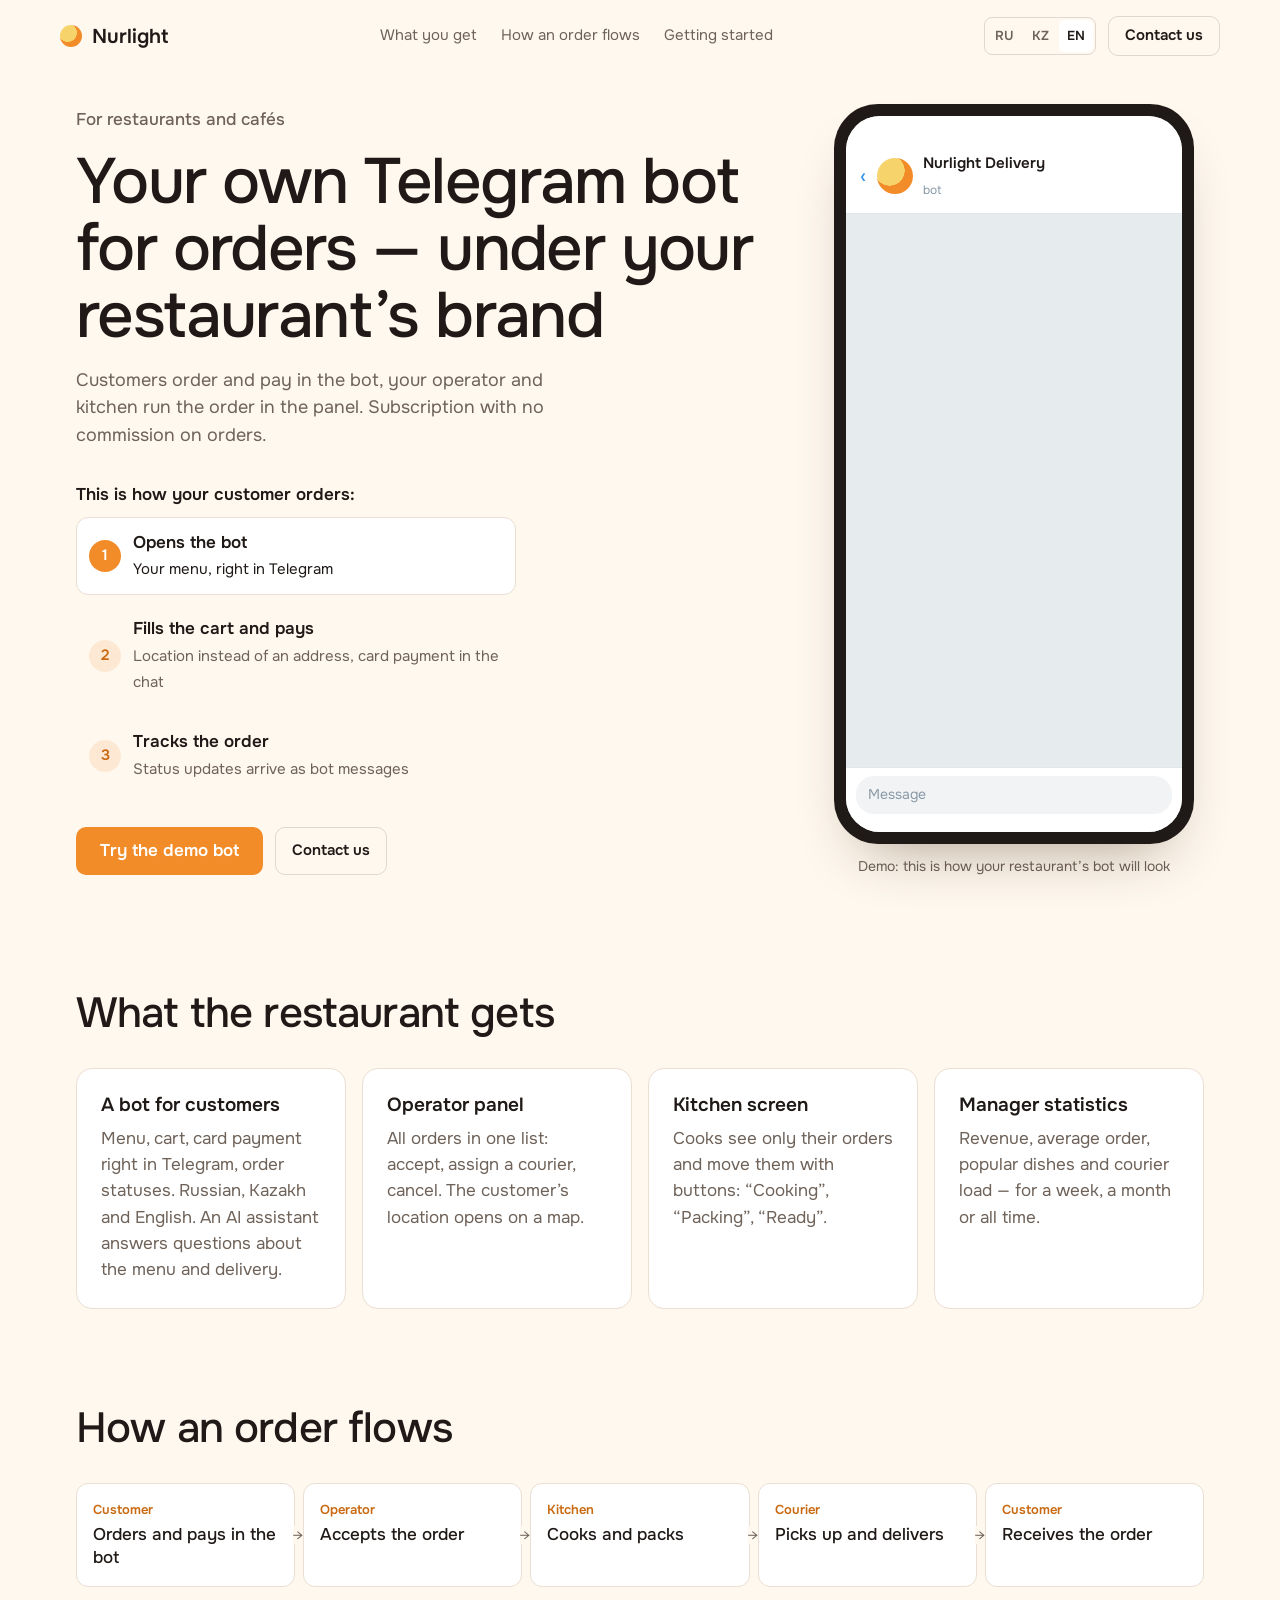
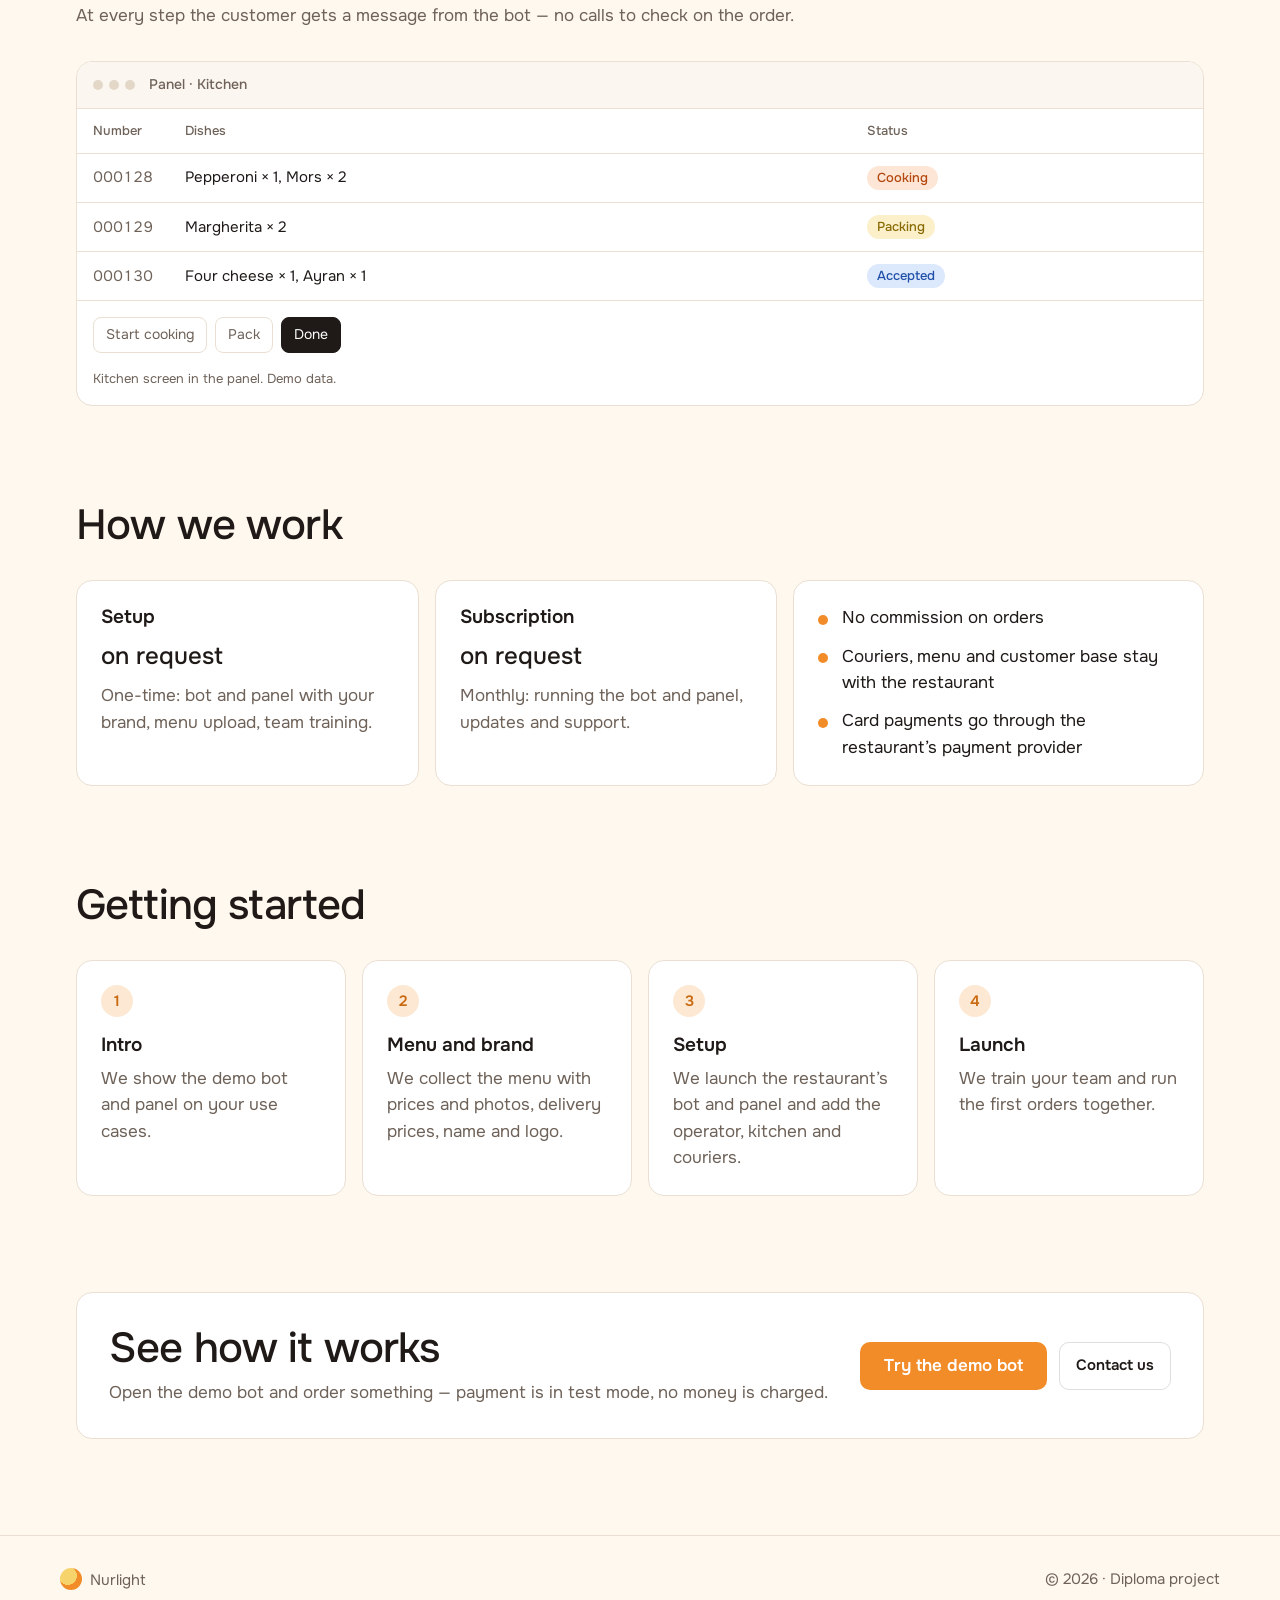
==== commit e82ab8cd: "Визитка для бизнеса: Nurlight для ресторанов и кафе Первый экран — предложение ресторану, демо-чат п" ====
--- a/landing/index.html
+++ b/landing/index.html
@@ -3,8 +3,8 @@
 <head>
   <meta charset="utf-8">
   <meta name="viewport" content="width=device-width, initial-scale=1">
-  <title>Nurlight — доставка пиццы через Telegram</title>
-  <meta name="description" content="Пицца и напитки с доставкой по городу. Заказ и статус заказа — в Telegram-боте Nurlight.">
+  <title>Nurlight — Telegram-бот для заказов в вашем ресторане</title>
+  <meta name="description" content="Свой Telegram-бот для заказов и панель для оператора и кухни — под брендом ресторана. Подписка без комиссии с заказов.">
   <meta name="theme-color" content="#FFF8EF">
   <link rel="icon" href="data:image/svg+xml,%3Csvg xmlns='http://www.w3.org/2000/svg' viewBox='0 0 100 100'%3E%3Ccircle cx='50' cy='50' r='46' fill='%23F28C28'/%3E%3Ccircle cx='50' cy='50' r='34' fill='%23F7D36B'/%3E%3Ccircle cx='38' cy='40' r='7' fill='%23B3311F'/%3E%3Ccircle cx='60' cy='58' r='7' fill='%23B3311F'/%3E%3C/svg%3E">
   <link rel="preconnect" href="https://fonts.googleapis.com">
@@ -13,9 +13,14 @@
   <link rel="stylesheet" href="style.css">
 </head>
 <body>
+  <!-- Визитка Nurlight для бизнеса: ресторанам и кафе. Демо-бот — @nurlight_delivery_bot, связь — @bakaguy -->
   <header class="top">
     <a class="logo" href="#"><span class="logo-dot"></span>Nurlight</a>
-    <!-- Ссылка на бота — во всех кнопках data-bot -->
+    <nav class="top-nav" aria-label="Разделы">
+      <a href="#product" data-i18n="nav_product">Что получает ресторан</a>
+      <a href="#flow" data-i18n="nav_flow">Как идёт заказ</a>
+      <a href="#start" data-i18n="nav_start">Подключение</a>
+    </nav>
     <div class="top-right">
       <!-- Язык страницы: тексты в app.js (I18N), выбор запоминается в браузере -->
       <div class="lang" role="group" aria-label="Язык / Тіл / Language">
@@ -23,28 +28,32 @@
         <button type="button" data-lang="kk" aria-pressed="false">KZ</button>
         <button type="button" data-lang="en" aria-pressed="false">EN</button>
       </div>
-      <a class="btn btn-quiet" data-bot data-i18n="open_bot" href="https://t.me/nurlight_delivery_bot">Открыть бота</a>
+      <a class="btn btn-quiet" data-i18n="contact" href="https://t.me/bakaguy">Написать нам</a>
     </div>
   </header>
 
-  <!-- Первый экран: текст и шаги слева, телефон с чатом бота справа — показывает, как проходит заказ -->
+  <!-- Первый экран: предложение ресторану слева, справа — как заказывают его клиенты (чат бота) -->
   <section class="hero">
     <div>
-      <p class="eyebrow" data-i18n="eyebrow">Доставка по городу</p>
-      <h1 data-i18n-html="h1">Пицца с доставкой — заказ через <span class="nw">Telegram-бот</span></h1>
-      <p class="lead" data-i18n="lead">Меню, корзина и статус заказа — в одном чате. Приложение и регистрация не нужны.</p>
+      <p class="eyebrow" data-i18n="eyebrow">Для ресторанов и кафе</p>
+      <h1 data-i18n-html="h1">Свой <span class="nw">Telegram-бот</span> для заказов — под брендом вашего ресторана</h1>
+      <p class="lead" data-i18n="lead">Клиенты заказывают и платят в боте, оператор и кухня ведут заказ в панели. Подписка без комиссии с заказов.</p>
 
+      <p class="steps-title" data-i18n="steps_title">Так заказывает ваш клиент:</p>
       <ol class="steps" id="steps">
-        <li><button class="step" data-stage="0"><span class="n">1</span><span><b data-i18n="s1b">Откройте бота</b><small data-i18n="s1s">/start — и меню под рукой</small></span></button></li>
-        <li><button class="step" data-stage="1"><span class="n">2</span><span><b data-i18n="s2b">Соберите корзину</b><small data-i18n="s2s">Блюда и геолокация для доставки</small></span></button></li>
-        <li><button class="step" data-stage="2"><span class="n">3</span><span><b data-i18n="s3b">Следите за заказом</b><small data-i18n="s3s">Статус обновляется в чате</small></span></button></li>
+        <li><button class="step" data-stage="0"><span class="n">1</span><span><b data-i18n="s1b">Открывает бота</b><small data-i18n="s1s">Меню ресторана — в Telegram</small></span></button></li>
+        <li><button class="step" data-stage="1"><span class="n">2</span><span><b data-i18n="s2b">Собирает корзину и платит</b><small data-i18n="s2s">Геолокация вместо адреса, оплата картой в чате</small></span></button></li>
+        <li><button class="step" data-stage="2"><span class="n">3</span><span><b data-i18n="s3b">Следит за заказом</b><small data-i18n="s3s">Статус приходит сообщением от бота</small></span></button></li>
       </ol>
 
-      <a class="btn main" data-bot data-i18n="order" href="https://t.me/nurlight_delivery_bot">Заказать в Telegram</a>
+      <div class="hero-actions">
+        <a class="btn" data-i18n="try_demo" href="https://t.me/nurlight_delivery_bot">Попробовать демо-бота</a>
+        <a class="btn btn-quiet" data-i18n="contact" href="https://t.me/bakaguy">Написать нам</a>
+      </div>
     </div>
 
     <div class="phone-wrap">
-      <div class="phone" data-i18n-label="phone_label" aria-label="Пример заказа в Telegram-боте Nurlight">
+      <div class="phone" data-i18n-label="phone_label" aria-label="Пример заказа в Telegram-боте ресторана">
         <div class="screen">
           <div class="tg-head">
             <span class="tg-back">‹</span>
@@ -55,28 +64,84 @@
           <div class="tg-input"><span data-i18n="tg_input">Сообщение</span></div>
         </div>
       </div>
-      <!-- TODO: когда в боте заработает оплата, добавить в сценарий сообщение со счётом (app.js, scenario) -->
+      <p class="phone-note" data-i18n="phone_note">Демо: так будет выглядеть бот вашего ресторана</p>
     </div>
   </section>
 
+  <main>
+    <!-- Что получает ресторан: четыре части продукта -->
+    <section class="section" id="product">
+      <h2 class="section-title" data-i18n="product_title">Что получает ресторан</h2>
+      <div class="features">
+        <div class="card feature"><h3 data-i18n="p1h">Бот для клиентов</h3><p data-i18n="p1p">Меню, корзина, оплата картой прямо в Telegram, статусы заказа. Русский, казахский и английский. ИИ-консультант отвечает на вопросы о меню и доставке.</p></div>
+        <div class="card feature"><h3 data-i18n="p2h">Панель оператора</h3><p data-i18n="p2p">Все заказы в одном списке: принять, назначить курьера, отменить. Геолокация клиента открывается на карте.</p></div>
+        <div class="card feature"><h3 data-i18n="p3h">Экран кухни</h3><p data-i18n="p3p">Повар видит только свои заказы и двигает их кнопками: «Готовится», «Упаковывается», «Готов».</p></div>
+        <div class="card feature"><h3 data-i18n="p4h">Статистика руководителя</h3><p data-i18n="p4p">Выручка, средний чек, популярные блюда и загрузка курьеров — за неделю, месяц или всё время.</p></div>
+      </div>
+    </section>
 
-  <main>
-    <section class="section">
-      <h2 class="section-title" data-i18n="why">Почему через Telegram</h2>
-      <div class="features">
-        <div class="card feature"><h3 data-i18n="f1h">Не нужно приложение</h3><p data-i18n="f1p">Бот открывается прямо в Telegram — без установки и пароля.</p></div>
-        <div class="card feature"><h3 data-i18n="f2h">Состав и статус каждого заказа</h3><p data-i18n="f2p">Раздел «Мои заказы» показывает, что заказано и на каком этапе заказ.</p></div>
-        <div class="card feature"><h3 data-i18n="f3h">Ответы на вопросы в чате</h3><p data-i18n="f3p">Спросите бота, что взять на компанию или сколько стоит доставка — ответит ИИ-консультант.</p></div>
-        <div class="card feature"><h3 data-i18n="f4h">Доставка 500 ₸</h3><p data-i18n="f4p">От 5 000 ₸ — бесплатно. Адрес не нужно печатать: достаточно отправить геолокацию.</p></div>
+    <!-- Как идёт заказ: путь от бота до клиента и кто за что отвечает -->
+    <section class="section" id="flow">
+      <h2 class="section-title" data-i18n="flow_title">Как идёт заказ</h2>
+      <ol class="flow">
+        <li><span class="who" data-i18n="w_client">Клиент</span><b data-i18n="f1">Заказывает и платит в боте</b></li>
+        <li><span class="who" data-i18n="w_operator">Оператор</span><b data-i18n="f2">Принимает заказ</b></li>
+        <li><span class="who" data-i18n="w_kitchen">Кухня</span><b data-i18n="f3">Готовит и упаковывает</b></li>
+        <li><span class="who" data-i18n="w_courier">Курьер</span><b data-i18n="f4">Забирает и везёт</b></li>
+        <li><span class="who" data-i18n="w_client">Клиент</span><b data-i18n="f5">Получает заказ</b></li>
+      </ol>
+      <p class="flow-note" data-i18n="flow_note">На каждом шаге клиент получает сообщение от бота — звонить и уточнять не нужно.</p>
+
+      <!-- Макет экрана кухни: как это выглядит в панели (данные демонстрационные) -->
+      <figure class="panel-mock card">
+        <div class="mock-bar"><span class="mock-dot"></span><span class="mock-dot"></span><span class="mock-dot"></span><span class="mock-title" data-i18n="mock_title">Панель · Кухня</span></div>
+        <table>
+          <thead><tr><th data-i18n="m_no">Номер</th><th data-i18n="m_dishes">Блюда</th><th data-i18n="m_status">Статус</th></tr></thead>
+          <tbody>
+            <tr><td>000128</td><td data-i18n="m_row1">Пепперони × 1, Морс × 2</td><td><span class="pill cooking" data-i18n="st_cooking">Готовится</span></td></tr>
+            <tr><td>000129</td><td data-i18n="m_row2">Маргарита × 2</td><td><span class="pill packing" data-i18n="st_packing">Упаковывается</span></td></tr>
+            <tr><td>000130</td><td data-i18n="m_row3">Четыре сыра × 1, Айран × 1</td><td><span class="pill accepted" data-i18n="st_accepted">Принят</span></td></tr>
+          </tbody>
+        </table>
+        <div class="mock-actions"><span data-i18n="a_cook">Начать готовить</span><span data-i18n="a_pack">Упаковать</span><span class="on" data-i18n="a_ready">Готово</span></div>
+        <figcaption data-i18n="mock_caption">Экран кухни в панели. Данные демонстрационные.</figcaption>
+      </figure>
+    </section>
+
+    <!-- Модель работы: суммы «по запросу», пока их не утвердила команда -->
+    <section class="section" id="model">
+      <h2 class="section-title" data-i18n="model_title">Как мы работаем</h2>
+      <div class="model">
+        <div class="card price"><h3 data-i18n="m1h">Внедрение</h3><p class="price-value" data-i18n="on_request">по запросу</p><p data-i18n="m1p">Разово: бот и панель под ваш бренд, загрузка меню, обучение команды.</p></div>
+        <div class="card price"><h3 data-i18n="m2h">Подписка</h3><p class="price-value" data-i18n="on_request">по запросу</p><p data-i18n="m2p">Каждый месяц: работа бота и панели, обновления и поддержка.</p></div>
+        <ul class="card terms">
+          <li data-i18n="t1">Без комиссии с заказов</li>
+          <li data-i18n="t2">Курьеры, меню и клиентская база остаются у ресторана</li>
+          <li data-i18n="t3">Оплата картой — через платёжный сервис ресторана</li>
+        </ul>
       </div>
+    </section>
+
+    <!-- Подключение: четыре шага, без обещаний по срокам -->
+    <section class="section" id="start">
+      <h2 class="section-title" data-i18n="start_title">Как подключиться</h2>
+      <ol class="connect">
+        <li class="card"><span class="n">1</span><h3 data-i18n="c1h">Знакомство</h3><p data-i18n="c1p">Показываем демо-бота и панель на ваших задачах.</p></li>
+        <li class="card"><span class="n">2</span><h3 data-i18n="c2h">Меню и бренд</h3><p data-i18n="c2p">Собираем меню с ценами и фото, цены доставки, название и логотип.</p></li>
+        <li class="card"><span class="n">3</span><h3 data-i18n="c3h">Настройка</h3><p data-i18n="c3p">Запускаем бота ресторана и панель, заводим оператора, кухню и курьеров.</p></li>
+        <li class="card"><span class="n">4</span><h3 data-i18n="c4h">Запуск</h3><p data-i18n="c4p">Обучаем команду и проводим первые заказы вместе.</p></li>
+      </ol>
     </section>
 
     <section class="section cta card">
       <div>
-        <h2 data-i18n="cta_h">Меню и цены — в боте</h2>
-        <p data-i18n="cta_p">@nurlight_delivery_bot в Telegram</p>
+        <h2 data-i18n="cta_h">Посмотрите, как это работает</h2>
+        <p data-i18n="cta_p">Откройте демо-бота и закажите что-нибудь — оплата тестовая, деньги не списываются.</p>
       </div>
-      <a class="btn" data-bot data-i18n="order" href="https://t.me/nurlight_delivery_bot">Заказать в Telegram</a>
+      <div class="hero-actions">
+        <a class="btn" data-i18n="try_demo" href="https://t.me/nurlight_delivery_bot">Попробовать демо-бота</a>
+        <a class="btn btn-quiet" data-i18n="contact" href="https://t.me/bakaguy">Написать нам</a>
+      </div>
     </section>
   </main>
 
--- a/landing/style.css
+++ b/landing/style.css
@@ -155,9 +155,79 @@
 .msg.loc b, .msg.loc time { margin-left: 6px; }
 .msg.loc { font-size: 13px; }
 
+/* ---------- B2B-визитка: навигация, первый экран ---------- */
+.top-nav { display: flex; gap: 24px; font-size: 15px; }
+.top-nav a { color: var(--muted); text-decoration: none; transition: color 150ms var(--ease); }
+.top-nav a:hover { color: var(--text); }
+.steps-title { font-weight: 600; margin-bottom: 8px; }
+.hero-actions { display: flex; flex-wrap: wrap; gap: 12px; }
+.phone-note { margin-top: 12px; text-align: center; font-size: 14px; color: var(--muted); }
+
+/* Путь заказа: кто что делает */
+.flow {
+  list-style: none; padding: 0; margin: 0 0 16px;
+  display: grid; grid-template-columns: repeat(5, 1fr); gap: 8px; counter-reset: flow;
+}
+.flow li {
+  position: relative; padding: 16px; border-radius: 12px; background: var(--surface); border: 1px solid var(--border);
+  display: grid; gap: 4px; align-content: start;
+}
+.flow .who { font-size: 13px; color: var(--primary-dark); font-weight: 600; }
+.flow b { font-weight: 500; line-height: 1.35; }
+.flow li:not(:last-child)::after {
+  content: "→"; position: absolute; right: -9px; top: 50%; transform: translateY(-50%);
+  color: var(--muted); font-size: 14px; background: var(--bg); line-height: 1; padding: 2px 0;
+}
+.flow-note { color: var(--muted); margin-bottom: 32px; }
+
+/* Макет экрана кухни */
+.card.panel-mock { margin: 0; padding: 0; overflow: hidden; }
+.mock-bar { display: flex; align-items: center; gap: 6px; padding: 12px 16px; border-bottom: 1px solid var(--border); background: #FBF6EF; }
+.mock-dot { width: 10px; height: 10px; border-radius: 50%; background: #E3D7C8; }
+.mock-title { margin-left: 8px; font-size: 14px; color: var(--muted); font-weight: 500; }
+.panel-mock table { width: 100%; border-collapse: collapse; font-size: 15px; }
+.panel-mock th { text-align: left; font-weight: 500; color: var(--muted); font-size: 13px; padding: 12px 16px; border-bottom: 1px solid var(--border); }
+.panel-mock td { padding: 12px 16px; border-bottom: 1px solid var(--border); vertical-align: middle; }
+.panel-mock td:first-child { font-variant-numeric: tabular-nums; color: var(--muted); width: 1%; white-space: nowrap; }
+.pill { display: inline-block; padding: 2px 10px; border-radius: 999px; font-size: 13px; font-weight: 500; white-space: nowrap; }
+.pill.cooking { background: #FDE6D6; color: #B4470F; }
+.pill.packing { background: #FBF0C9; color: #8A6A05; }
+.pill.accepted { background: #DCE8FB; color: #1F4FA8; }
+.mock-actions { display: flex; flex-wrap: wrap; gap: 8px; padding: 16px; }
+.mock-actions span { padding: 6px 12px; border-radius: 8px; border: 1px solid var(--border); font-size: 14px; color: var(--muted); }
+.mock-actions span.on { background: var(--text); border-color: var(--text); color: #fff; }
+.panel-mock figcaption { padding: 0 16px 16px; font-size: 13px; color: var(--muted); }
+
+/* Модель работы */
+.model { display: grid; grid-template-columns: 1fr 1fr 1.2fr; gap: 16px; }
+.price-value { font-size: 24px; font-weight: 500; color: var(--text) !important; margin: 8px 0 !important; }
+.terms { list-style: none; margin: 0; display: grid; gap: 12px; align-content: center; }
+.terms li { padding-left: 24px; position: relative; }
+.terms li::before { content: ""; position: absolute; left: 0; top: .55em; width: 10px; height: 10px; border-radius: 50%; background: var(--primary); }
+
+/* Подключение */
+.connect { list-style: none; padding: 0; margin: 0; display: grid; gap: 16px; grid-template-columns: repeat(4, 1fr); }
+.connect .n {
+  display: grid; place-items: center; width: 32px; height: 32px; border-radius: 50%; margin-bottom: 16px;
+  background: var(--primary-soft); color: var(--primary-dark); font-weight: 600; font-size: 15px;
+}
+
+@media (max-width: 960px) {
+  .top-nav { display: none; }
+  .flow { grid-template-columns: 1fr; }
+  .flow li:not(:last-child)::after { content: "↓"; right: auto; left: 24px; top: auto; bottom: -13px; transform: none; }
+  .model, .connect { grid-template-columns: 1fr 1fr; }
+  .terms { grid-column: 1 / -1; }
+}
+@media (max-width: 600px) {
+  .model, .connect { grid-template-columns: 1fr; }
+  .hero-actions .btn { width: 100%; }
+  .panel-mock td:nth-child(2) { font-size: 14px; }
+}
+
 /* ---------- Секции ---------- */
 main { position: relative; z-index: 1; }
-.section { max-width: 1160px; margin: 0 auto; padding: 48px 16px; }
+.section { max-width: 1160px; margin: 0 auto; padding: 48px 16px; scroll-margin-top: 64px; }
 .section-title { margin-bottom: 32px; }
 .card {
   background: var(--surface); border: 1px solid var(--border); border-radius: var(--radius);
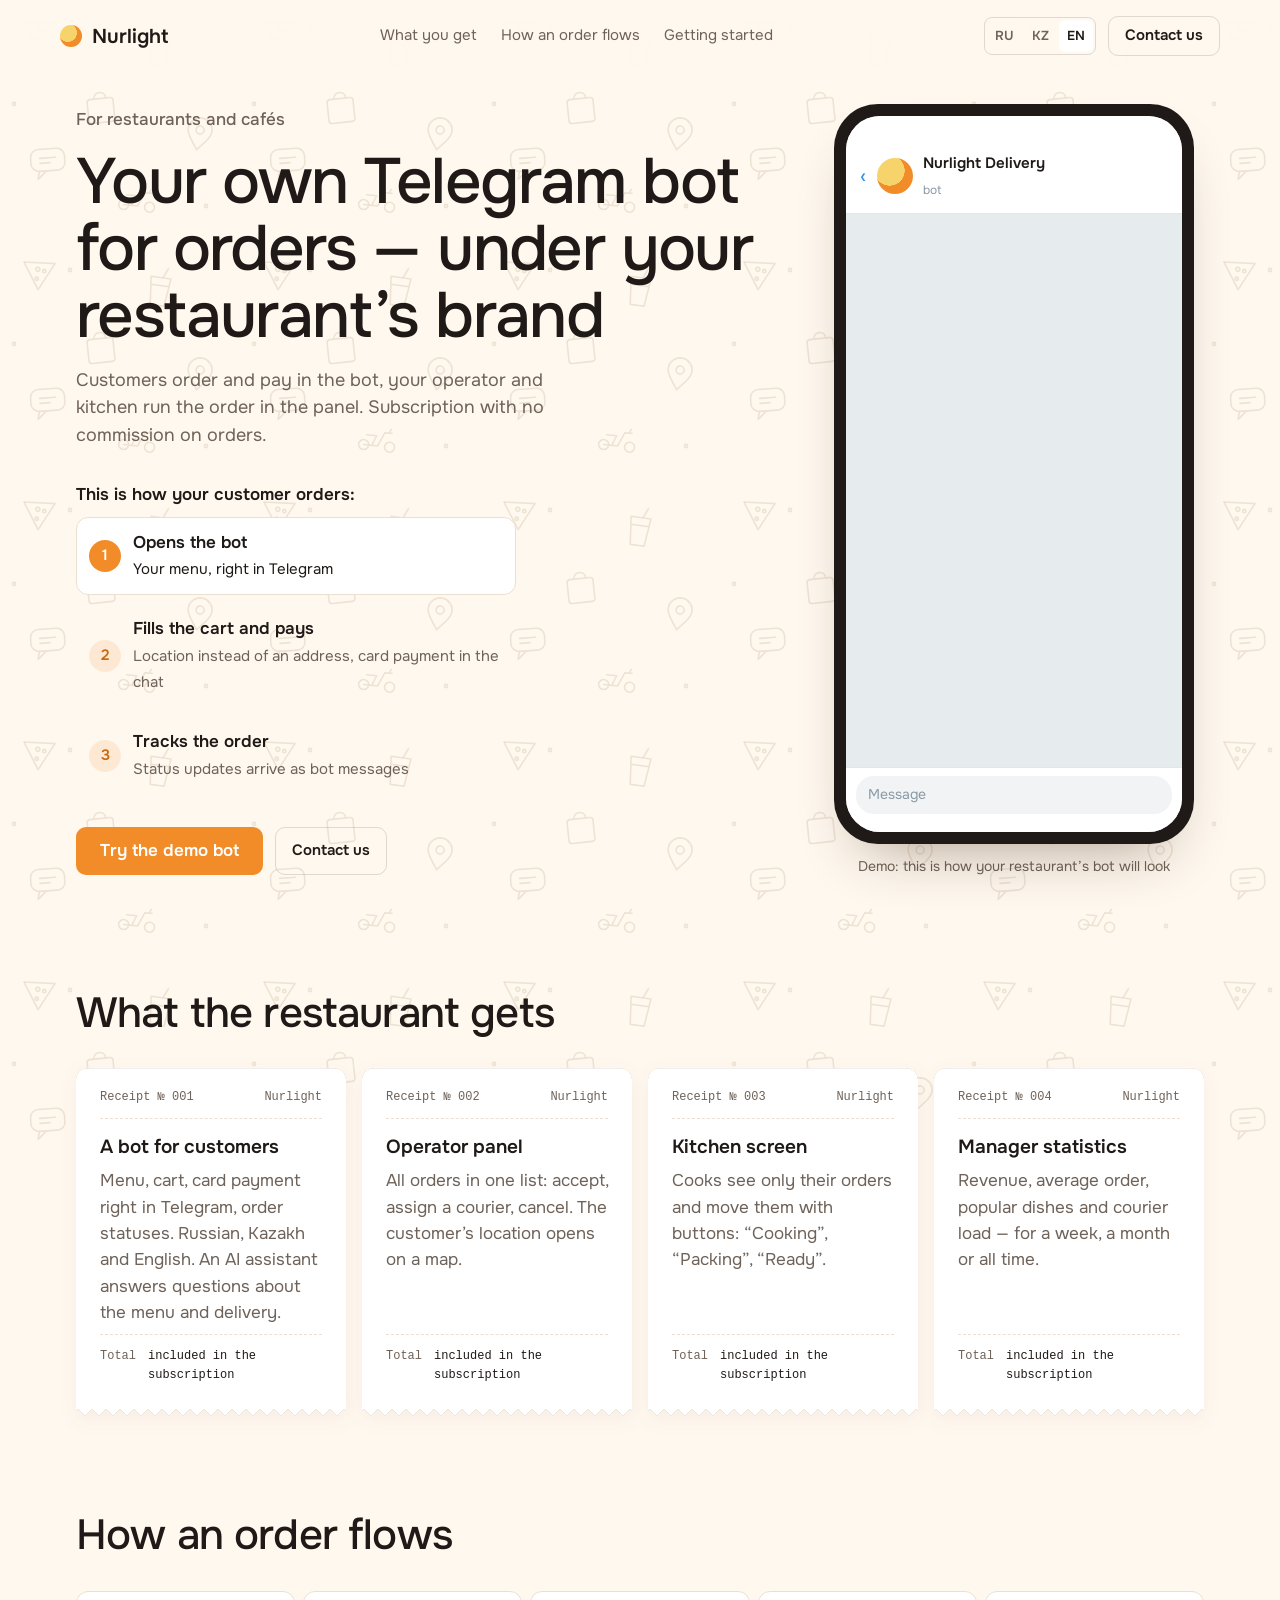
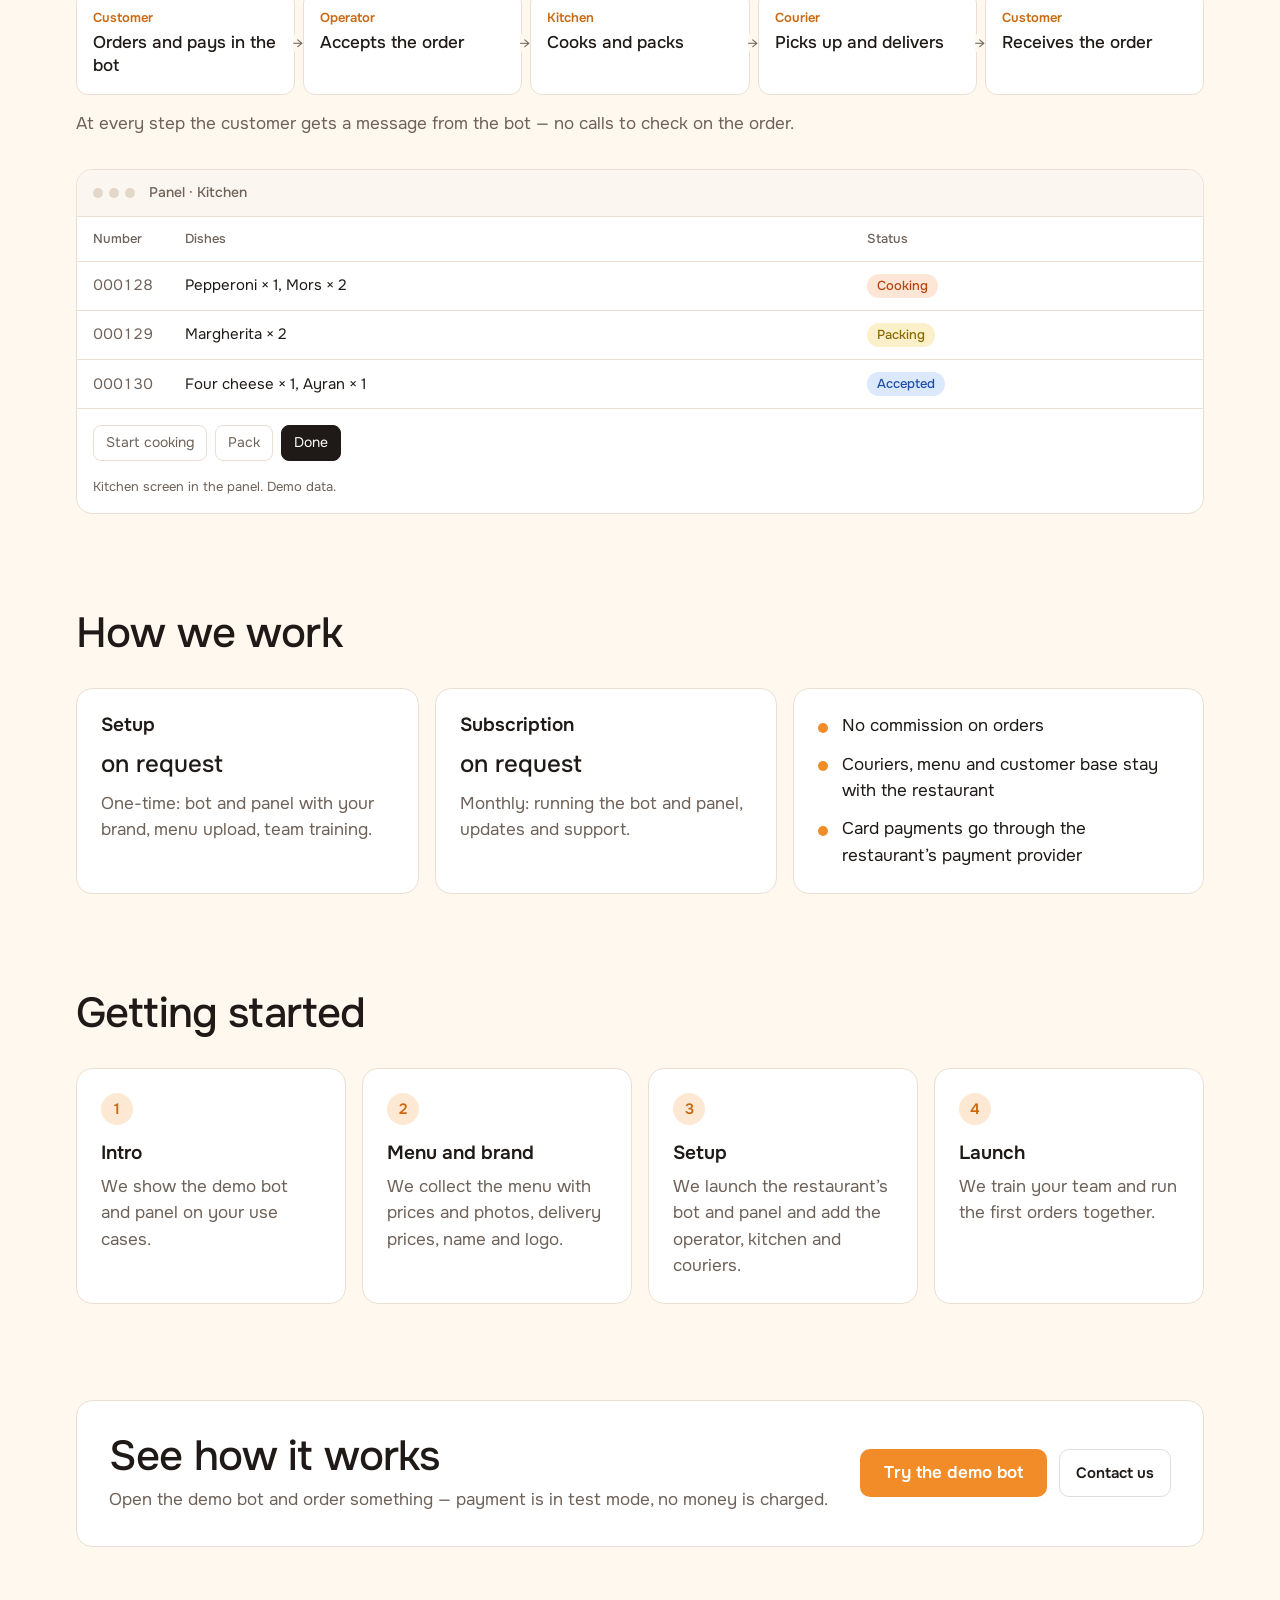
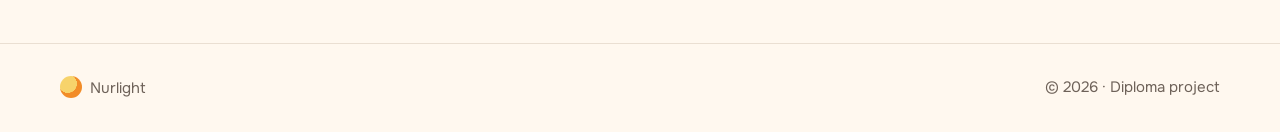
==== commit 6165d9cf: "Визитка: карточки «Что получает ресторан» в виде чеков, фон с иконками Чеки: зубчатый край маской, н" ====
--- a/landing/index.html
+++ b/landing/index.html
@@ -13,6 +13,8 @@
   <link rel="stylesheet" href="style.css">
 </head>
 <body>
+  <!-- Фон: едва заметный узор из иконок (как обои Telegram), сдвигается при прокрутке — app.js -->
+  <div class="doodles" aria-hidden="true"></div>
   <!-- Визитка Nurlight для бизнеса: ресторанам и кафе. Демо-бот — @nurlight_delivery_bot, связь — @bakaguy -->
   <header class="top">
     <a class="logo" href="#"><span class="logo-dot"></span>Nurlight</a>
@@ -69,14 +71,30 @@
   </section>
 
   <main>
-    <!-- Что получает ресторан: четыре части продукта -->
+    <!-- Что получает ресторан: четыре части продукта, оформлены как чеки -->
     <section class="section" id="product">
       <h2 class="section-title" data-i18n="product_title">Что получает ресторан</h2>
       <div class="features">
-        <div class="card feature"><h3 data-i18n="p1h">Бот для клиентов</h3><p data-i18n="p1p">Меню, корзина, оплата картой прямо в Telegram, статусы заказа. Русский, казахский и английский. ИИ-консультант отвечает на вопросы о меню и доставке.</p></div>
-        <div class="card feature"><h3 data-i18n="p2h">Панель оператора</h3><p data-i18n="p2p">Все заказы в одном списке: принять, назначить курьера, отменить. Геолокация клиента открывается на карте.</p></div>
-        <div class="card feature"><h3 data-i18n="p3h">Экран кухни</h3><p data-i18n="p3p">Повар видит только свои заказы и двигает их кнопками: «Готовится», «Упаковывается», «Готов».</p></div>
-        <div class="card feature"><h3 data-i18n="p4h">Статистика руководителя</h3><p data-i18n="p4p">Выручка, средний чек, популярные блюда и загрузка курьеров — за неделю, месяц или всё время.</p></div>
+        <div class="receipt"><div class="paper">
+          <div class="r-head"><span><span data-i18n="r_label">Чек</span> № 001</span><span>Nurlight</span></div>
+          <h3 data-i18n="p1h">Бот для клиентов</h3><p data-i18n="p1p">Меню, корзина, оплата картой прямо в Telegram, статусы заказа. Русский, казахский и английский. ИИ-консультант отвечает на вопросы о меню и доставке.</p>
+          <div class="r-total"><span data-i18n="r_total">Итого</span><span class="dots"></span><span data-i18n="r_included">входит в подписку</span></div>
+        </div></div>
+        <div class="receipt"><div class="paper">
+          <div class="r-head"><span><span data-i18n="r_label">Чек</span> № 002</span><span>Nurlight</span></div>
+          <h3 data-i18n="p2h">Панель оператора</h3><p data-i18n="p2p">Все заказы в одном списке: принять, назначить курьера, отменить. Геолокация клиента открывается на карте.</p>
+          <div class="r-total"><span data-i18n="r_total">Итого</span><span class="dots"></span><span data-i18n="r_included">входит в подписку</span></div>
+        </div></div>
+        <div class="receipt"><div class="paper">
+          <div class="r-head"><span><span data-i18n="r_label">Чек</span> № 003</span><span>Nurlight</span></div>
+          <h3 data-i18n="p3h">Экран кухни</h3><p data-i18n="p3p">Повар видит только свои заказы и двигает их кнопками: «Готовится», «Упаковывается», «Готов».</p>
+          <div class="r-total"><span data-i18n="r_total">Итого</span><span class="dots"></span><span data-i18n="r_included">входит в подписку</span></div>
+        </div></div>
+        <div class="receipt"><div class="paper">
+          <div class="r-head"><span><span data-i18n="r_label">Чек</span> № 004</span><span>Nurlight</span></div>
+          <h3 data-i18n="p4h">Статистика руководителя</h3><p data-i18n="p4p">Выручка, средний чек, популярные блюда и загрузка курьеров — за неделю, месяц или всё время.</p>
+          <div class="r-total"><span data-i18n="r_total">Итого</span><span class="dots"></span><span data-i18n="r_included">входит в подписку</span></div>
+        </div></div>
       </div>
     </section>
 
--- a/landing/style.css
+++ b/landing/style.css
@@ -225,6 +225,37 @@
   .panel-mock td:nth-child(2) { font-size: 14px; }
 }
 
+/* ---------- Фон: узор из иконок, как обои Telegram ----------
+   Отдельный неподвижный слой; при прокрутке app.js двигает его через transform (видеокарта),
+   страница при этом не перерисовывается. Плитка 240×240 — та же цифра в app.js. */
+.doodles {
+  position: fixed; left: 0; right: 0; top: 0; height: calc(100vh + 240px); height: calc(100lvh + 240px);
+  z-index: -1; pointer-events: none; will-change: transform;
+  background-image: url("data:image/svg+xml,%3Csvg xmlns=%22http://www.w3.org/2000/svg%22 width=%22240%22 height=%22240%22 viewBox=%220 0 240 240%22 fill=%22none%22 stroke=%22%23EEE2D3%22 stroke-width=%221.6%22 stroke-linecap=%22round%22 stroke-linejoin=%22round%22%3E %3Cg transform=%22translate(24 22) rotate(-12)%22%3E%3Cpath d=%22M0 0 L30 8 L8 30 Z%22/%3E%3Ccircle cx=%2212%22 cy=%2210%22 r=%222%22/%3E%3Ccircle cx=%229%22 cy=%2219%22 r=%221.6%22/%3E%3Ccircle cx=%2218%22 cy=%2213%22 r=%221.6%22/%3E%3C/g%3E %3Cg transform=%22translate(150 30) rotate(8)%22%3E%3Cpath d=%22M2 6 H22 L19 34 H5 Z%22/%3E%3Cpath d=%22M14 6 L18 -4%22/%3E%3Cpath d=%22M3 14 H21%22/%3E%3C/g%3E %3Cg transform=%22translate(86 92) rotate(-6)%22%3E%3Crect x=%220%22 y=%228%22 width=%2226%22 height=%2224%22 rx=%223%22/%3E%3Cpath d=%22M7 8 C7 0 19 0 19 8%22/%3E%3C/g%3E %3Cg transform=%22translate(190 118) rotate(10)%22%3E%3Cpath d=%22M12 30 C4 20 0 15 0 10 A12 12 0 0 1 24 10 C24 15 20 20 12 30 Z%22/%3E%3Ccircle cx=%2212%22 cy=%2210%22 r=%224%22/%3E%3C/g%3E %3Cg transform=%22translate(30 150) rotate(-4)%22%3E%3Crect x=%220%22 y=%220%22 width=%2234%22 height=%2222%22 rx=%228%22/%3E%3Cpath d=%22M8 22 L6 30 L15 22%22/%3E%3Cpath d=%22M9 9 H25 M9 14 H19%22/%3E%3C/g%3E %3Cg transform=%22translate(120 182) rotate(6)%22%3E%3Ccircle cx=%226%22 cy=%2222%22 r=%225%22/%3E%3Ccircle cx=%2232%22 cy=%2222%22 r=%225%22/%3E%3Cpath d=%22M6 22 H20 L26 8 H33%22/%3E%3Cpath d=%22M14 22 L18 12 H8%22/%3E%3Cpath d=%22M30 8 L32 4%22/%3E%3C/g%3E %3Cg transform=%22translate(206 206)%22%3E%3Ccircle cx=%220%22 cy=%220%22 r=%221.6%22/%3E%3C/g%3E%3Cg transform=%22translate(70 30)%22%3E%3Ccircle cx=%220%22 cy=%220%22 r=%221.6%22/%3E%3C/g%3E%3Cg transform=%22translate(14 104)%22%3E%3Ccircle cx=%220%22 cy=%220%22 r=%221.6%22/%3E%3C/g%3E %3C/svg%3E");
+  background-size: 240px 240px;
+}
+body { isolation: isolate; }
+
+/* ---------- Карточки-чеки ---------- */
+.receipt {
+  display: flex;
+  /* Тонкий контур и тень повторяют зубчатый край (обычная рамка обрезалась бы маской) */
+  filter: drop-shadow(0 0 .6px rgba(31, 26, 23, .32)) drop-shadow(0 6px 10px rgba(90, 50, 10, .05));
+}
+.paper {
+  flex: 1; display: flex; flex-direction: column; gap: 8px;
+  background: var(--surface); padding: 20px 24px 32px; border-radius: 12px 12px 0 0;
+  /* Зубчатый нижний край, как у оторванного чека */
+  -webkit-mask: conic-gradient(from -45deg at bottom, #0000, #000 1deg 89deg, #0000 90deg) 50% / 14px 100%;
+          mask: conic-gradient(from -45deg at bottom, #0000, #000 1deg 89deg, #0000 90deg) 50% / 14px 100%;
+}
+.paper p { color: var(--muted); }
+.r-head, .r-total { font-family: ui-monospace, "SF Mono", Menlo, Consolas, monospace; font-size: 12px; color: var(--muted); }
+.r-head { display: flex; justify-content: space-between; padding-bottom: 12px; margin-bottom: 8px; border-bottom: 1px dashed var(--border); }
+.r-total { display: flex; align-items: baseline; gap: 6px; margin-top: auto; padding-top: 12px; border-top: 1px dashed var(--border); }
+.r-total .dots { flex: 1; border-bottom: 1px dotted #D9C9B5; transform: translateY(-3px); }
+.r-total span:last-child { color: var(--text); }
+
 /* ---------- Секции ---------- */
 main { position: relative; z-index: 1; }
 .section { max-width: 1160px; margin: 0 auto; padding: 48px 16px; scroll-margin-top: 64px; }
